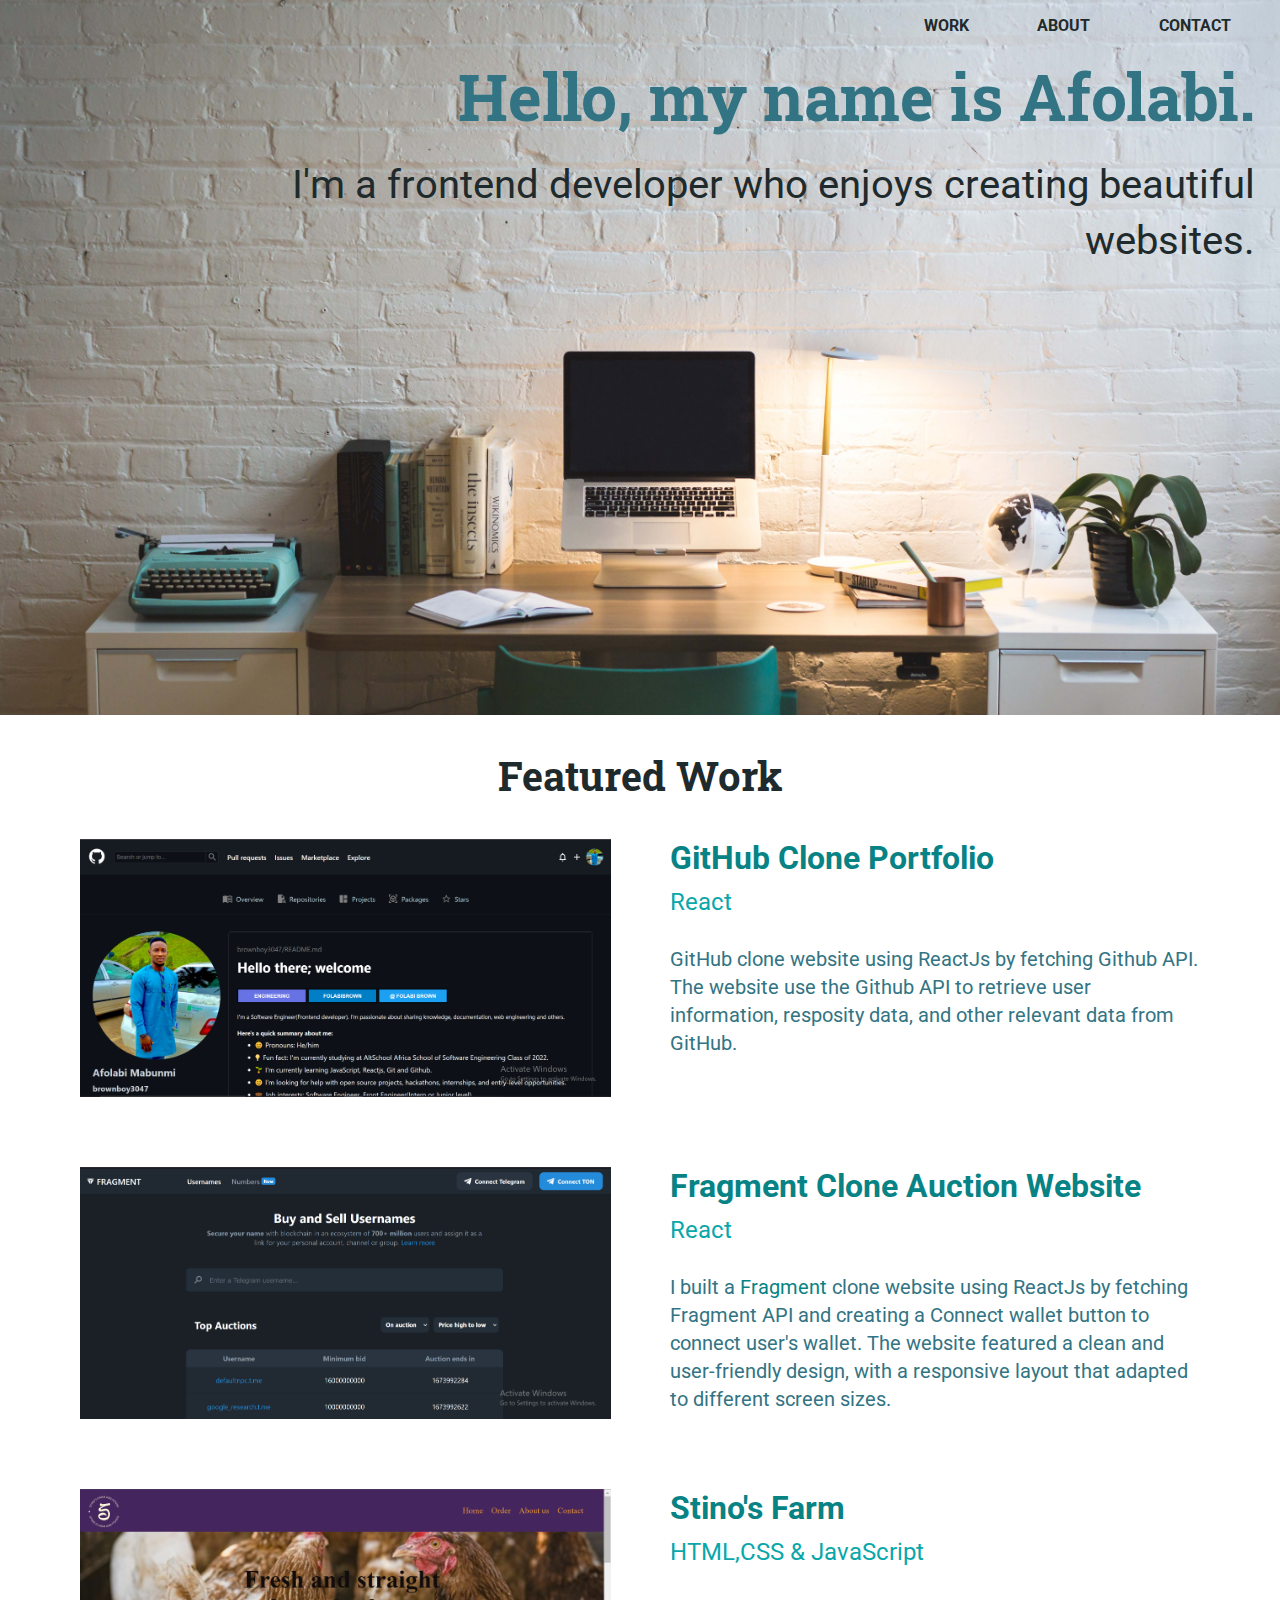
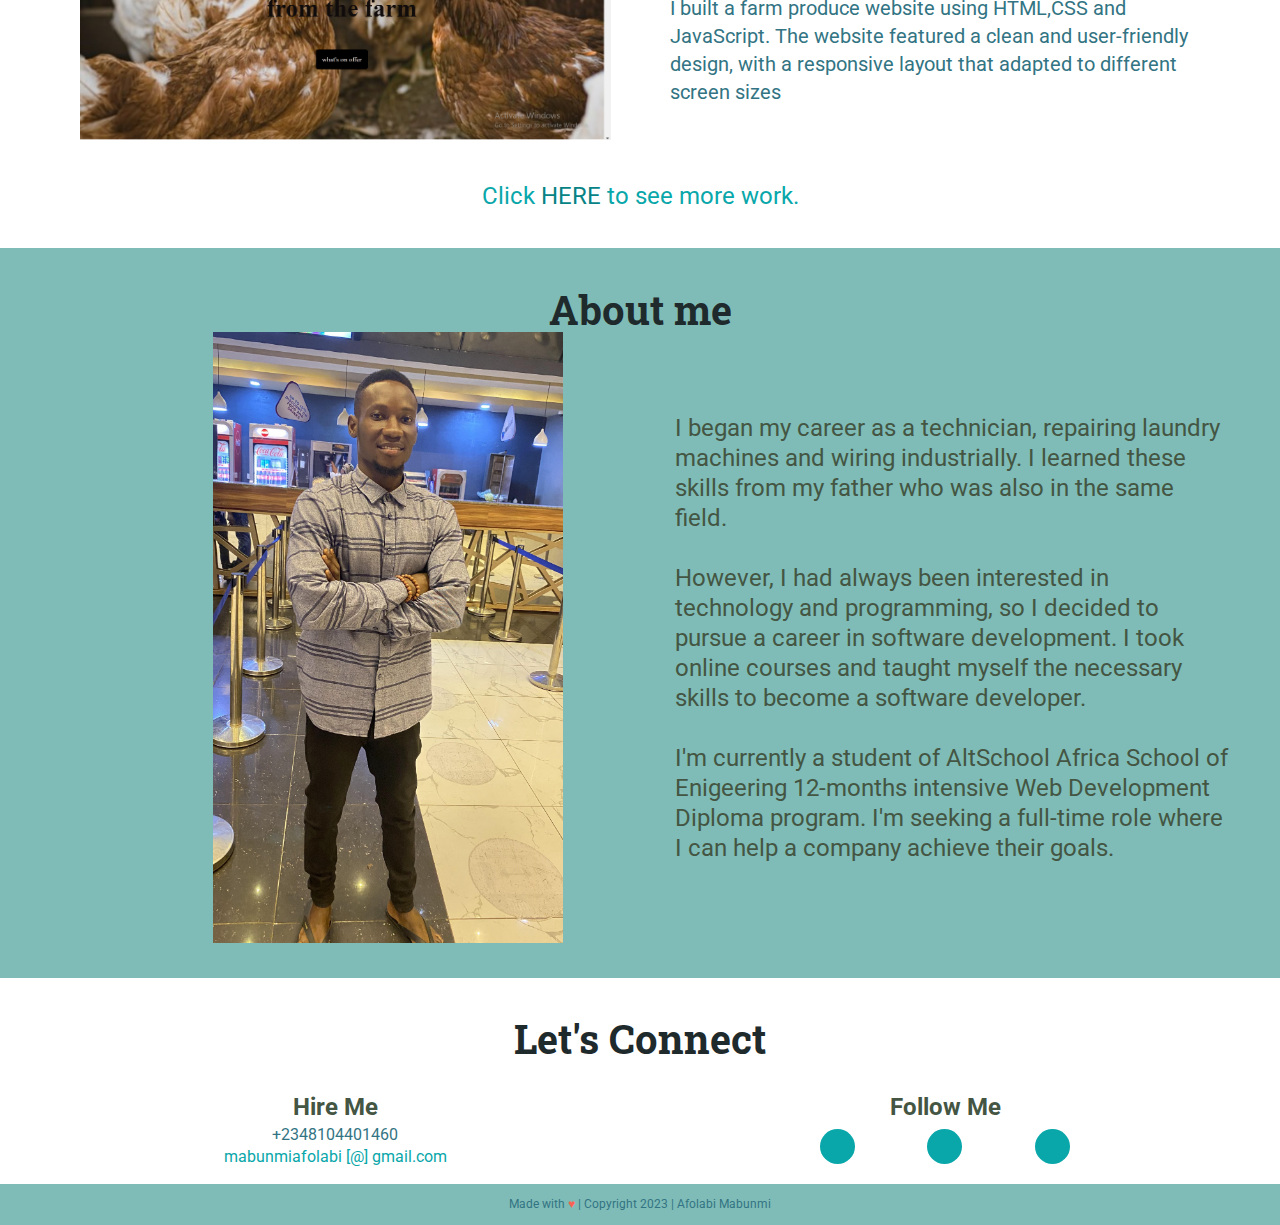
==== index.html @ e3bb0882 "Edited the about me section" ====
<!DOCTYPE html>
<html class="no-js" lang="">
  <head>
    <meta charset="utf-8" />
    <title>Afolabi Mabunmi Portfolio</title>
    <meta name="description" content="" />
    <meta
      name="viewport"
      content="width=device-width, initial-scale=1, shrink-to-fit=no"
    />

    <!-- Place favicon.ico here -->
    <link rel="icon" href="./img/favicon-32x32.png" />

    <link rel="stylesheet" href="css/normalize.css" />
    <link rel="stylesheet" href="css/main.css" />

    <meta name="theme-color" content="#fafafa" />

    <link
      href="https://fonts.googleapis.com/css?family=Roboto+Slab:400,700|Roboto:400,700"
      rel="stylesheet"
    />

    <!-- FontAwesome CDN version 5.8.1 -->
    <link
      rel="stylesheet"
      href="https://use.fontawesome.com/releases/v5.8.1/css/all.css"
      integrity="sha384-50oBUHEmvpQ+1lW4y57PTFmhCaXp0ML5d60M1M7uH2+nqUivzIebhndOJK28anvf"
      crossorigin="anonymous"
    />
  </head>

  <body>
    <!-- Add your site or application content here -->
    <div>
      <header class="homepage-header">
        <div>
          <nav id="navbar">
            <ul>
              <li><a href="./work/index.html">Work</a></li>
              <li><a href="#about">About</a></li>
              <li><a href="#contact">Contact</a></li>
            </ul>
          </nav>
          <div class="intro">
            <h1>Hello, my name is Afolabi.</h1>
            <p>
              I'm a frontend developer who enjoys creating beautiful websites.
            </p>
          </div>
        </div>
      </header>

      <section id="work">
        <div class="container">
          <div>
            <h2>Featured Work</h2>
          </div>

          <div>
            <!-- Set class of 'row' in order to line up image and description on bigger screens -->
            <article class="row">
              <figure>
                <a href="https://clone-my-repo.netlify.app/" target="_blank"
                  ><img class="img-box" src="img/gitHub-clone.png" alt="GitHub"
                /></a>
              </figure>
              <div>
                <h3>
                  <a href="https://clone-my-repo.netlify.app/" target="_blank"
                    >GitHub Clone Portfolio</a
                  >
                </h3>
                <h4>React</h4>
                <p>
                  GitHub clone website using ReactJs by fetching Github API. The
                  website use the Github API to retrieve user information,
                  resposity data, and other relevant data from GitHub.
                </p>
              </div>
            </article>

            <article class="row">
              <figure>
                <a href="https://fraqment.netlify.app/" target="_blank"
                  ><img
                    class="img-box"
                    src="img/fragment-clone.png"
                    alt="fragment-clone"
                /></a>
              </figure>
              <div>
                <h3>
                  <a href="https://fraqment.netlify.app/" target="_blank"
                    >Fragment Clone Auction Website</a
                  >
                </h3>
                <h4>React</h4>
                <p class="fragment">
                  I built a
                  <a href="http://www.fragment.com" target="_blank">Fragment</a>
                  clone website using ReactJs by fetching Fragment API and
                  creating a Connect wallet button to connect user's wallet. The
                  website featured a clean and user-friendly design, with a
                  responsive layout that adapted to different screen sizes.
                </p>
              </div>
            </article>

            <article class="row">
              <figure>
                <a
                  href="https://brownboy3047.github.io/Stino-farm/"
                  target="_blank"
                  ><img
                    class="img-box"
                    src="img/stino-farm.png"
                    alt="stino-farm"
                /></a>
              </figure>
              <div>
                <h3>
                  <a
                    href="https://brownboy3047.github.io/Stino-farm/"
                    target="_blank"
                    >Stino's Farm</a
                  >
                </h3>
                <h4>HTML,CSS &amp; JavaScript</h4>
                <p>
                  I built a farm produce website using HTML,CSS and JavaScript.
                  The website featured a clean and user-friendly design, with a
                  responsive layout that adapted to different screen sizes
                </p>
              </div>
            </article>
            <div class="container">
              <h4>
                Click <a href="./work/index.html"> HERE </a>to see more work.
              </h4>
            </div>
          </div>
        </div>
      </section>

      <section id="about">
        <div class="container">
          <div>
            <h2>About me</h2>
          </div>

          <article>
            <figure>
              <img
                class="about-image"
                src="img/picsfolio.jpg"
                alt="Afolabi Mabunmi"
              />
            </figure>
            <div>
              <p>
                I began my career as a technician, repairing laundry machines
                and wiring industrially. I learned these skills from my father
                who was also in the same field.
                <br />
                <br />
                However, I had always been interested in technology and
                programming, so I decided to pursue a career in software
                development. I took online courses and taught myself the
                necessary skills to become a software developer.
                <br />
                <br />
                I'm currently a student of AltSchool Africa School of Enigeering
                12-months intensive Web Development Diploma program. I'm seeking
                a full-time role where I can help a company achieve their goals.
              </p>
            </div>
          </article>
        </div>
      </section>

      <section id="contact">
        <div class="container">
          <div>
            <h2>Let's Connect</h2>
          </div>

          <div class="row">
            <div class="contact-info">
              <h3>Hire Me</h3>
              <p>+2348104401460</p>
              <a class="email" href="mailto:mabunmiafolabi@gmail.com"
                >mabunmiafolabi [@] gmail.com</a
              >
            </div>

            <div class="social">
              <h3>Follow Me</h3>
              <div class="social-icons">
                <p>
                  <a
                    href="https://www.linkedin.com/in/folabibrown/"
                    target="_blank"
                    ><i class="fab fa-linkedin-in"></i
                  ></a>
                </p>
                <p>
                  <a href="https://github.com/brownboy3047" target="_blank"
                    ><i class="fab fa-github"></i
                  ></a>
                </p>
                <p>
                  <a href="https://twitter.com/folabi_brown" target="_blank"
                    ><i class="fab fa-twitter"></i
                  ></a>
                </p>
              </div>
            </div>
          </div>
        </div>
      </section>

      <footer>
        <div class="full-width">
          <p>
            Made with <span>&hearts;</span> | Copyright 2023 | Afolabi Mabunmi
          </p>
        </div>
      </footer>
    </div>
  </body>
</html>
---- css/main.css ----
/*! HTML5 Boilerplate v7.1.0 | MIT License | https://html5boilerplate.com/ */

/* main.css 1.0.0 | MIT License | https://github.com/h5bp/main.css#readme */
/*
 * What follows is the result of much research on cross-browser styling.
 * Credit left inline and big thanks to Nicolas Gallagher, Jonathan Neal,
 * Kroc Camen, and the H5BP dev community and team.
 */

/* ==========================================================================
   Base styles: opinionated defaults
   ========================================================================== */

html {
  color: #222;
  font-size: 1em;
  line-height: 1.4;
}

/*
 * Remove text-shadow in selection highlight:
 * https://twitter.com/miketaylr/status/12228805301
 *
 * Vendor-prefixed and regular ::selection selectors cannot be combined:
 * https://stackoverflow.com/a/16982510/7133471
 *
 * Customize the background color to match your design.
 */

::-moz-selection {
  background: #b3d4fc;
  text-shadow: none;
}

::selection {
  background: #b3d4fc;
  text-shadow: none;
}

/*
 * A better looking default horizontal rule
 */

hr {
  display: block;
  height: 1px;
  border: 0;
  border-top: 1px solid #ccc;
  margin: 1em 0;
  padding: 0;
}

/*
 * Remove the gap between audio, canvas, iframes,
 * images, videos and the bottom of their containers:
 * https://github.com/h5bp/html5-boilerplate/issues/440
 */

audio,
canvas,
iframe,
img,
svg,
video {
  vertical-align: middle;
}

/*
 * Remove default fieldset styles.
 */

fieldset {
  border: 0;
  margin: 0;
  padding: 0;
}

/*
 * Allow only vertical resizing of textareas.
 */

textarea {
  resize: vertical;
}

/* ==========================================================================
   Browser Upgrade Prompt
   ========================================================================== */

.browserupgrade {
  margin: 0.2em 0;
  background: #ccc;
  color: #000;
  padding: 0.2em 0;
}

/* ==========================================================================
   Author's custom styles
   ========================================================================== */

/**************** BASE STYLES ****************/

html {
  font-size: 16px;
}

body {
  background: #fff;
  /* color: #078385; */
  color: #327483;
  font-family: "Roboto", sans-serif;
}

h1,
h2 {
  font-family: "Roboto Slab", serif;
}

h2 {
  color: #1f2a2c;
  font-size: 1.75em;
  margin-bottom: 0;
}

h3 {
  font-weight: 700;
  font-size: 1.25em;
  margin-bottom: 0;
}

h4 {
  color: #09a7aa;
  font-weight: 400;
  font-size: 0.875em;
  margin: 5px 0;
}

ul {
  list-style-type: none;
  margin: 0;
  padding: 0;
}

figure {
  margin: 35px 0;
  /* border: 1px solid #445643; */
}

img {
  width: 100%;
}

.container {
  -webkit-box-pack: center;
  display: flex;
  justify-content: center;
  align-items: center;
  flex-flow: row wrap;
  margin: 0 30px;
}

/******* Header Styles *********/

header {
  padding: 15px 15px 0 15px;
}

header nav {
  display: flex;
  justify-content: flex-end;
  align-items: center;
  flex-flow: row wrap;
  width: 100%;
  font-size: 0.5em;
  font-weight: 700;
  text-transform: uppercase;
}

header nav ul {
  display: flex;
  justify-content: space-around;
  flex-basis: 45%;
  text-decoration: none;
}

header nav ul a {
  color: #1f2a2c;
  text-decoration: none;
}
header nav ul a:hover {
  /* color: #078385; */
  color: #327483;
}

.homepage-header {
  background: url("../img/hero.jpg");
  background-size: cover;
  background-position: center;
  min-height: 400px;
  display: flex;
  justify-content: center;
  flex-flow: row wrap;
  margin: 0;
}

.intro {
  display: flex;
  justify-content: flex-end;
  flex-flow: row wrap;
  width: 100%;
}

.intro h1 {
  display: flex;
  justify-content: flex-end;
  flex-basis: 80%;
  font-size: 2.2em;
  text-align: right;
  margin: 0px 10px 0 0;
}

.intro p {
  display: flex;
  justify-content: flex-end;
  color: #1f2a2c;
  font-size: 1.2em;
  text-align: right;
  margin: 5px 10px 0 0;
}

/******* Footer Styles *********/

footer {
  display: flex;
  justify-content: center;
  align-items: center;
  flex-flow: row wrap;
  background-color: #7fbcb7;
  text-align: center;
  font-size: 0.75em;
}

footer span {
  color: #f96353;
}

/******************** Mobile Styles - Homepage *********************/

/***** Work Area Style *****/

#work .container {
  margin-bottom: 15px;
}

#work {
  display: flex;
  justify-content: center;
  flex-flow: row wrap;
  background-color: #fff;
}

#work a {
  color: #078385;
  text-decoration: none;
}

#work p {
  font-size: 0.75em;
}

/***** About Area Style *****/

#about {
  background-color: #7fbcb7;
}

/***** About Area Style *****/

#about article {
  display: flex;
  justify-content: center;
  align-items: center;
  flex-flow: row wrap;
}

#about figure {
  display: flex;
  max-height: 600px;
  flex-flow: row nowrap;
  align-items: center;
  margin: auto;
  border: none;
}

.about-image {
  max-width: 260px;
  height: auto;
  margin: 15px auto;
}

#about h3,
#about span,
#about p {
  color: #445643;
}

/***** Contact Area Style *****/

#contact {
  text-align: center;
  flex-direction: column;
}

#contact h3 {
  color: #445643;
}

#contact .container {
  flex-flow: column wrap;
  margin: 0 50px 15px 50px;
}

#contact p {
  font-size: 0.75;
  line-height: 1em;
  margin: 5px 0;
}

#contact .contact-info a {
  text-decoration: none;
  color: #09a7aa;
}

#contact .social-icons {
  display: flex;
  justify-content: space-around;
  align-items: center;
}

#contact .social-icons p {
  background: #09a7aa;
  border-radius: 50%;
  width: 35px;
  height: 35px;
  display: flex;
  justify-content: center;
  align-items: center;
}

#contact .social-icons p i {
  color: #fff;
  font-size: 1.35em;
}

/********************* Work Page Styles - Mobile **********************/

/*****  Work Header ****/

.work-header {
  display: flex;
  justify-content: flex-start;
  align-items: center;
  flex-flow: row wrap;
  margin: 0;
}

.work-header figure {
  display: flex;
  justify-content: center;
  align-items: center;
  flex-basis: 15%;
  flex-flow: row wrap;
  border: none;
  margin: 5px 0 -10px 5px;
}

.header-divider {
  border-bottom: solid 1px #b4c7ca;
  width: 100%;
  margin-bottom: 10px;
}

/********* Main section *********/

.work-title {
  margin-top: 0;
}

.long-text {
  font-size: 0.75em;
}

.flip-card-container {
  display: flex;
  justify-content: space-around;
  flex-flow: row wrap;
  max-width: 1300px;
  padding-bottom: 10px;
}

.flip-card {
  perspective: 1000px;
  padding: 10px;
}

.flip-card:hover .flipper,
.flip-card.hover .flipper {
  -webkit-transform: rotateY(180deg);
  transform: rotateY(180deg);
}

.flip-card,
.flip-card-front,
.flip-card-back {
  width: 315px;
  height: 255px;
}

.flipper {
  -webkit-transition: 0.6s;
  transition: 0.6s;
  transform-style: preserve-3d;
  position: relative;
}

.flip-card-front,
.flip-card-back {
  text-align: center;
  position: absolute;
  top: 0;
  left: 0;
  -webkit-backface-visibility: hidden;
  backface-visibility: hidden;
  margin-left: auto;
  margin-right: auto;
}

.flip-card-front {
  z-index: 2;
  -webkit-transform: rotateY(0deg);
  transform: rotateY(0deg);
}

.flip-card-back {
  transform: rotateY(180deg);
}

.flip-card-back p {
  margin-left: 10px;
  margin-right: 10px;
}

.links {
  display: inline;
}

.links a {
  background-color: #09a7aa;
  border-radius: 5px;
  color: #445643;
  text-decoration: none;
  margin: 0 7px;
  padding: 0 10px;
}

/* ==========================================================================
   Helper classes
   ========================================================================== */

/*
 * Hide visually and from screen readers
 */

.hidden {
  display: none !important;
}

/*
* Hide only visually, but have it available for screen readers:
* https://snook.ca/archives/html_and_css/hiding-content-for-accessibility
*
* 1. For long content, line feeds are not interpreted as spaces and small width
*    causes content to wrap 1 word per line:
*    https://medium.com/@jessebeach/beware-smushed-off-screen-accessible-text-5952a4c2cbfe
*/

.visuallyhidden {
  border: 0;
  clip: rect(0 0 0 0);
  height: 1px;
  margin: -1px;
  overflow: hidden;
  padding: 0;
  position: absolute;
  width: 1px;
  white-space: nowrap; /* 1 */
}

/*
* Extends the .visuallyhidden class to allow the element
* to be focusable when navigated to via the keyboard:
* https://www.drupal.org/node/897638
*/

.visuallyhidden.focusable:active,
.visuallyhidden.focusable:focus {
  clip: auto;
  height: auto;
  margin: 0;
  overflow: visible;
  position: static;
  width: auto;
  white-space: inherit;
}

/*
* Hide visually and from screen readers, but maintain layout
*/

.invisible {
  visibility: hidden;
}

/*
* Clearfix: contain floats
*
* For modern browsers
* 1. The space content is one way to avoid an Opera bug when the
*    `contenteditable` attribute is included anywhere else in the document.
*    Otherwise it causes space to appear at the top and bottom of elements
*    that receive the `clearfix` class.
* 2. The use of `table` rather than `block` is only necessary if using
*    `:before` to contain the top-margins of child elements.
*/

.clearfix:before,
.clearfix:after {
  content: " "; /* 1 */
  display: table; /* 2 */
}

.clearfix:after {
  clear: both;
}

/* ==========================================================================
   EXAMPLE Media Queries for Responsive Design.
   These examples override the primary ('mobile first') styles.
   Modify as content requires.
   ========================================================================== */

@media only screen and (min-width: 768px) {
  /**************** Tablet Styles **************/

  /*** General ***/
  .container {
    margin: 0 50px;
  }

  h2 {
    font-size: 2.125em;
  }

  h3 {
    font-size: 1.5em;
  }

  h4 {
    font-size: 1.25em;
  }

  .row {
    display: flex;
    flex-flow: row wrap;
    width: 100%;
  }

  /*************** Homepage - Tablet **************/

  header nav {
    font-size: 0.75em;
  }

  .homepage-header {
    min-height: 600px;
  }

  .homepage-header h1 {
    font-size: 3.5em;
    margin-top: 15px;
  }

  .homepage-header p {
    font-size: 2em;
    margin: 15px 10px 0 100px;
  }

  /********* Work section - Tablet ***********/

  #work .row {
    justify-content: space-around;
  }

  #work figure,
  #work article div {
    display: flex;
    flex-flow: column wrap;
    flex-basis: 45%;
  }

  #work p {
    font-size: 1em;
  }

  /************ About section - Tablet ***********/

  #about article {
    display: flex;
    justify-content: space-between;
    align-items: center;
    margin-bottom: 40px;
  }

  #about article figure,
  #about article div {
    width: 47%;
  }

  /************ Contact section - Tablet ************/

  #contact .container {
    margin: 0 30px;
  }

  #contact .row {
    margin-bottom: 15px;
    display: flex;
    justify-content: space-around;
  }

  #contact .contact-info,
  #contact .social,
  #contact .meetup {
    display: flex;
    flex-flow: column wrap;
    flex-basis: 33%;
  }

  #contact .social-icons {
    align-self: center;
    justify-content: space-around;
    width: 80%;
  }

  #contact h3 {
    font-size: 1.5em;
  }

  #contact p {
    font-size: 1em;
    line-height: 0.75em;
  }

  /****************  Work Page -- Tablet Styling *****************/

  .flip-card,
  .flip-card-front,
  .flip-card-back {
    width: 360px;
    height: 300px;
  }
}

/*********************  Desktop Styling ***************************/

/***  General  ***/

@media only screen and (min-width: 1200px) {
  h2 {
    font-size: 2.5em;
  }

  h3 {
    font-size: 2em;
  }

  h4 {
    font-size: 1.5em;
  }

  /**********  Header - Desktop **********/

  header nav {
    font-size: 1em;
  }
  header nav ul {
    flex-basis: 30%;
  }

  .homepage-header {
    min-height: 700px;
  }

  .homepage-header h1 {
    font-size: 4em;
  }

  .homepage-header p {
    font-size: 2.5em;
  }

  /************ Work section - Desktop ***********/

  #work p {
    font-size: 1.25em;
  }

  /*************** About section - Desktop **********/

  #about p {
    font-size: 1.5em;
    line-height: 1.25em;
  }

  .about-image {
    max-width: 350px;
    margin: 25px auto;
    padding-left: 50px;
  }

  /******************* Work Page Desktop Styling ***************/

  .work-title {
    margin-bottom: 50px;
  }

  .flip-card,
  .flip-card-front,
  .flip-card-back {
    width: 500px;
    height: 420px;
  }

  .long-text {
    font-size: 1em;
  }
}

@media print,
  (-webkit-min-device-pixel-ratio: 1.25),
  (min-resolution: 1.25dppx),
  (min-resolution: 120dpi) {
  /* Style adjustments for high resolution devices */
}

/* ==========================================================================
   Print styles.
   Inlined to avoid the additional HTTP request:
   https://www.phpied.com/delay-loading-your-print-css/
   ========================================================================== */

@media print {
  *,
  *:before,
  *:after {
    background: transparent !important;
    color: #000 !important; /* Black prints faster */
    -webkit-box-shadow: none !important;
    box-shadow: none !important;
    text-shadow: none !important;
  }

  a,
  a:visited {
    text-decoration: underline;
  }

  a[href]:after {
    content: " (" attr(href) ")";
  }

  abbr[title]:after {
    content: " (" attr(title) ")";
  }

  /*
     * Don't show links that are fragment identifiers,
     * or use the `javascript:` pseudo protocol
     */

  a[href^="#"]:after,
  a[href^="javascript:"]:after {
    content: "";
  }

  pre {
    white-space: pre-wrap !important;
  }
  pre,
  blockquote {
    border: 1px solid #999;
    page-break-inside: avoid;
  }

  /*
     * Printing Tables:
     * http://css-discuss.incutio.com/wiki/Printing_Tables
     */

  thead {
    display: table-header-group;
  }

  tr,
  img {
    page-break-inside: avoid;
  }

  p,
  h2,
  h3 {
    orphans: 3;
    widows: 3;
  }

  h2,
  h3 {
    page-break-after: avoid;
  }
}
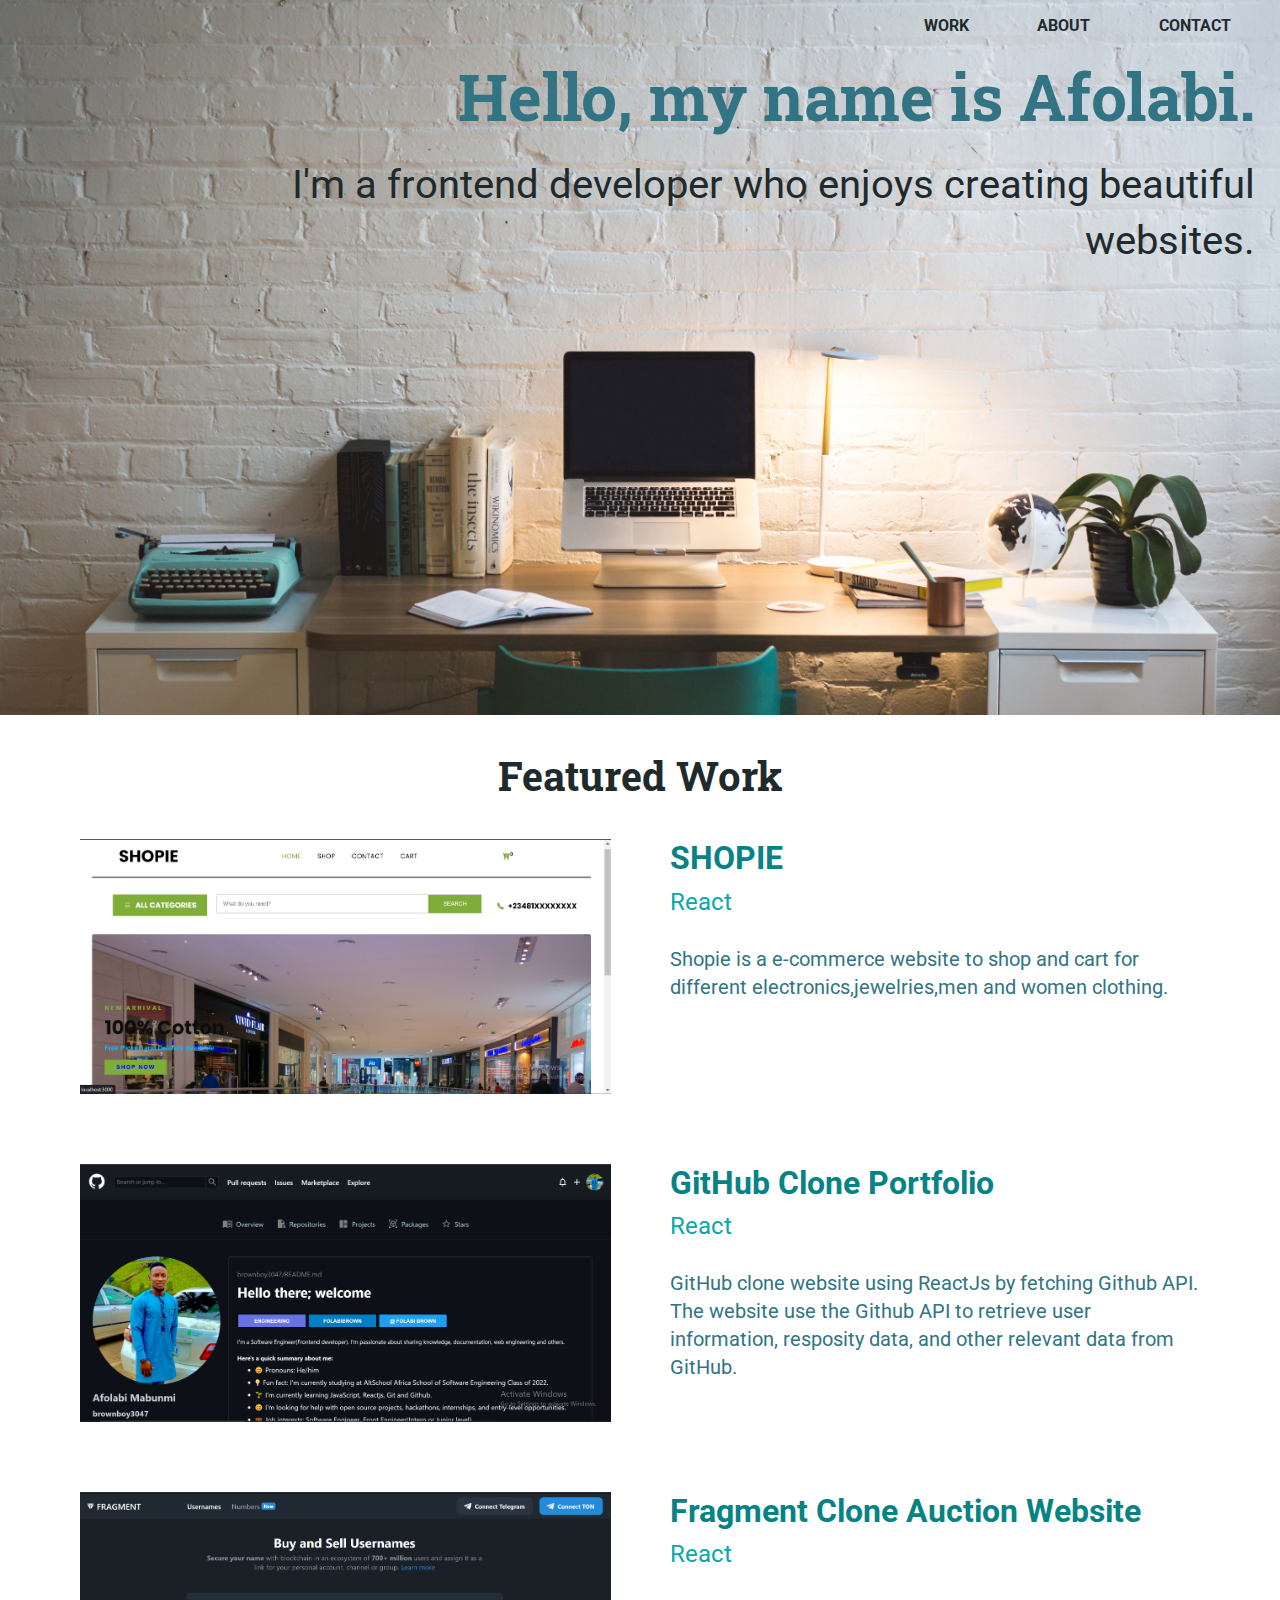
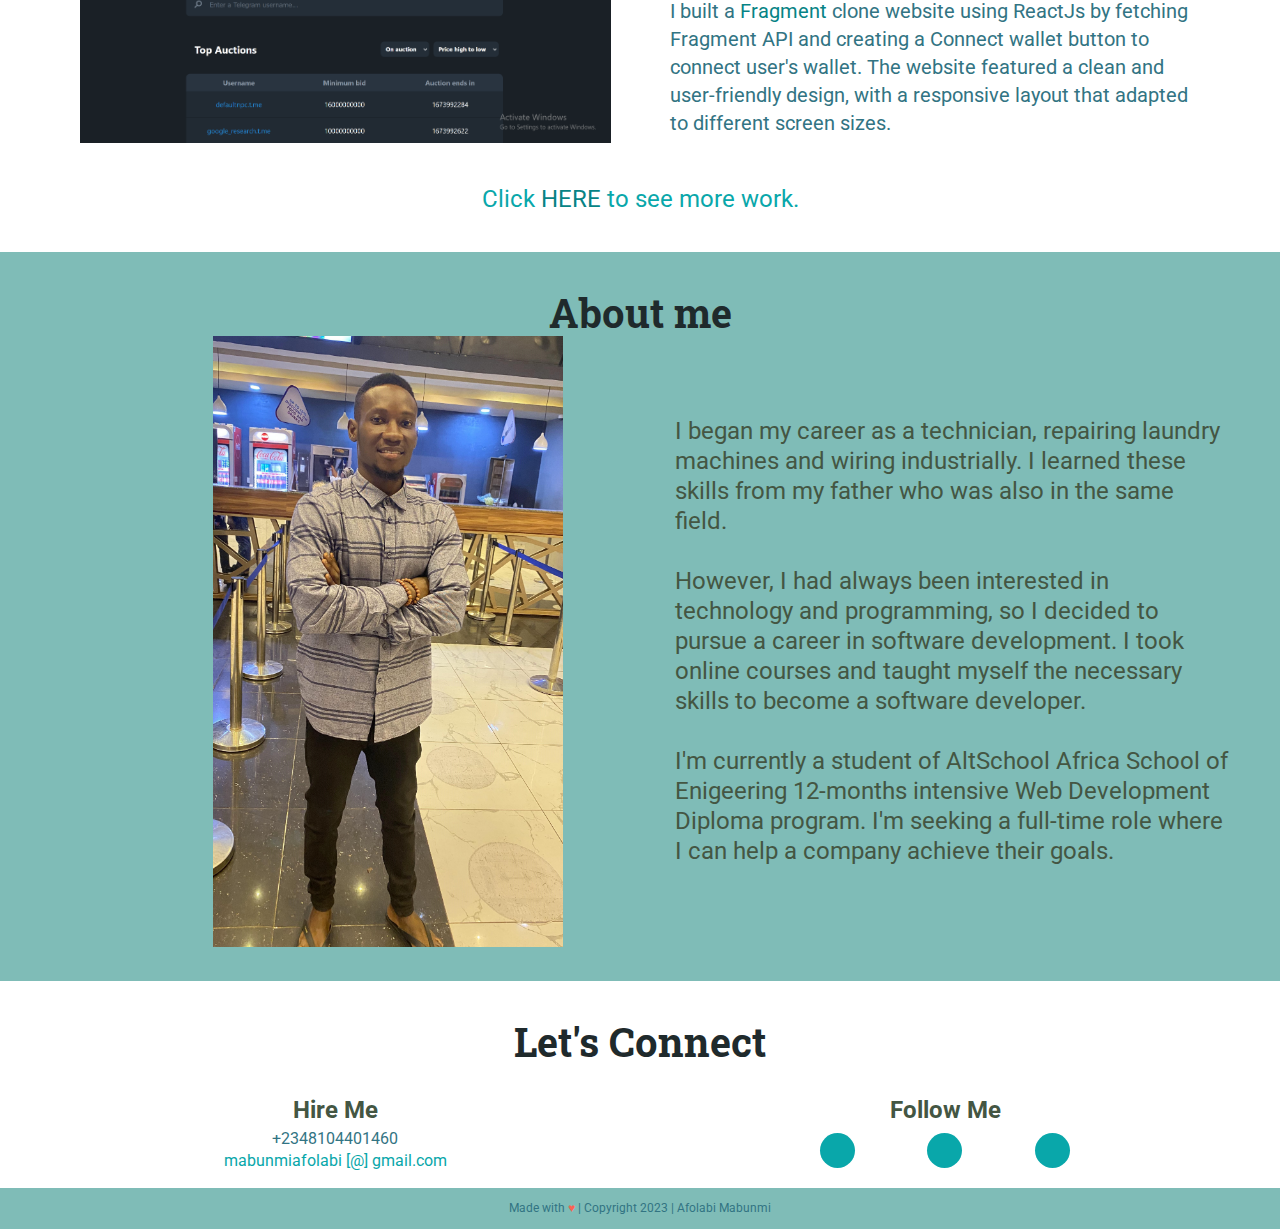
==== commit 8a3910a1: "modify the index.html and added shopie.png to the img folder" ====
--- a/index.html
+++ b/index.html
@@ -60,6 +60,26 @@
 
           <div>
             <!-- Set class of 'row' in order to line up image and description on bigger screens -->
+            <article class="row">
+              <figure>
+                <a href="https://brown-shop.netlify.app/" target="_blank"
+                  ><img class="img-box" src="img/shopie.png" alt="shopie"
+                /></a>
+              </figure>
+              <div>
+                <h3>
+                  <a href="https://brown-shop.netlify.app/" target="_blank"
+                    >SHOPIE</a
+                  >
+                </h3>
+                <h4>React</h4>
+                <p>
+                  Shopie is a e-commerce website to shop and cart for different
+                  electronics,jewelries,men and women clothing.
+                </p>
+              </div>
+            </article>
+
             <article class="row">
               <figure>
                 <a href="https://clone-my-repo.netlify.app/" target="_blank"
@@ -108,33 +128,6 @@
               </div>
             </article>
 
-            <article class="row">
-              <figure>
-                <a
-                  href="https://brownboy3047.github.io/Stino-farm/"
-                  target="_blank"
-                  ><img
-                    class="img-box"
-                    src="img/stino-farm.png"
-                    alt="stino-farm"
-                /></a>
-              </figure>
-              <div>
-                <h3>
-                  <a
-                    href="https://brownboy3047.github.io/Stino-farm/"
-                    target="_blank"
-                    >Stino's Farm</a
-                  >
-                </h3>
-                <h4>HTML,CSS &amp; JavaScript</h4>
-                <p>
-                  I built a farm produce website using HTML,CSS and JavaScript.
-                  The website featured a clean and user-friendly design, with a
-                  responsive layout that adapted to different screen sizes
-                </p>
-              </div>
-            </article>
             <div class="container">
               <h4>
                 Click <a href="./work/index.html"> HERE </a>to see more work.
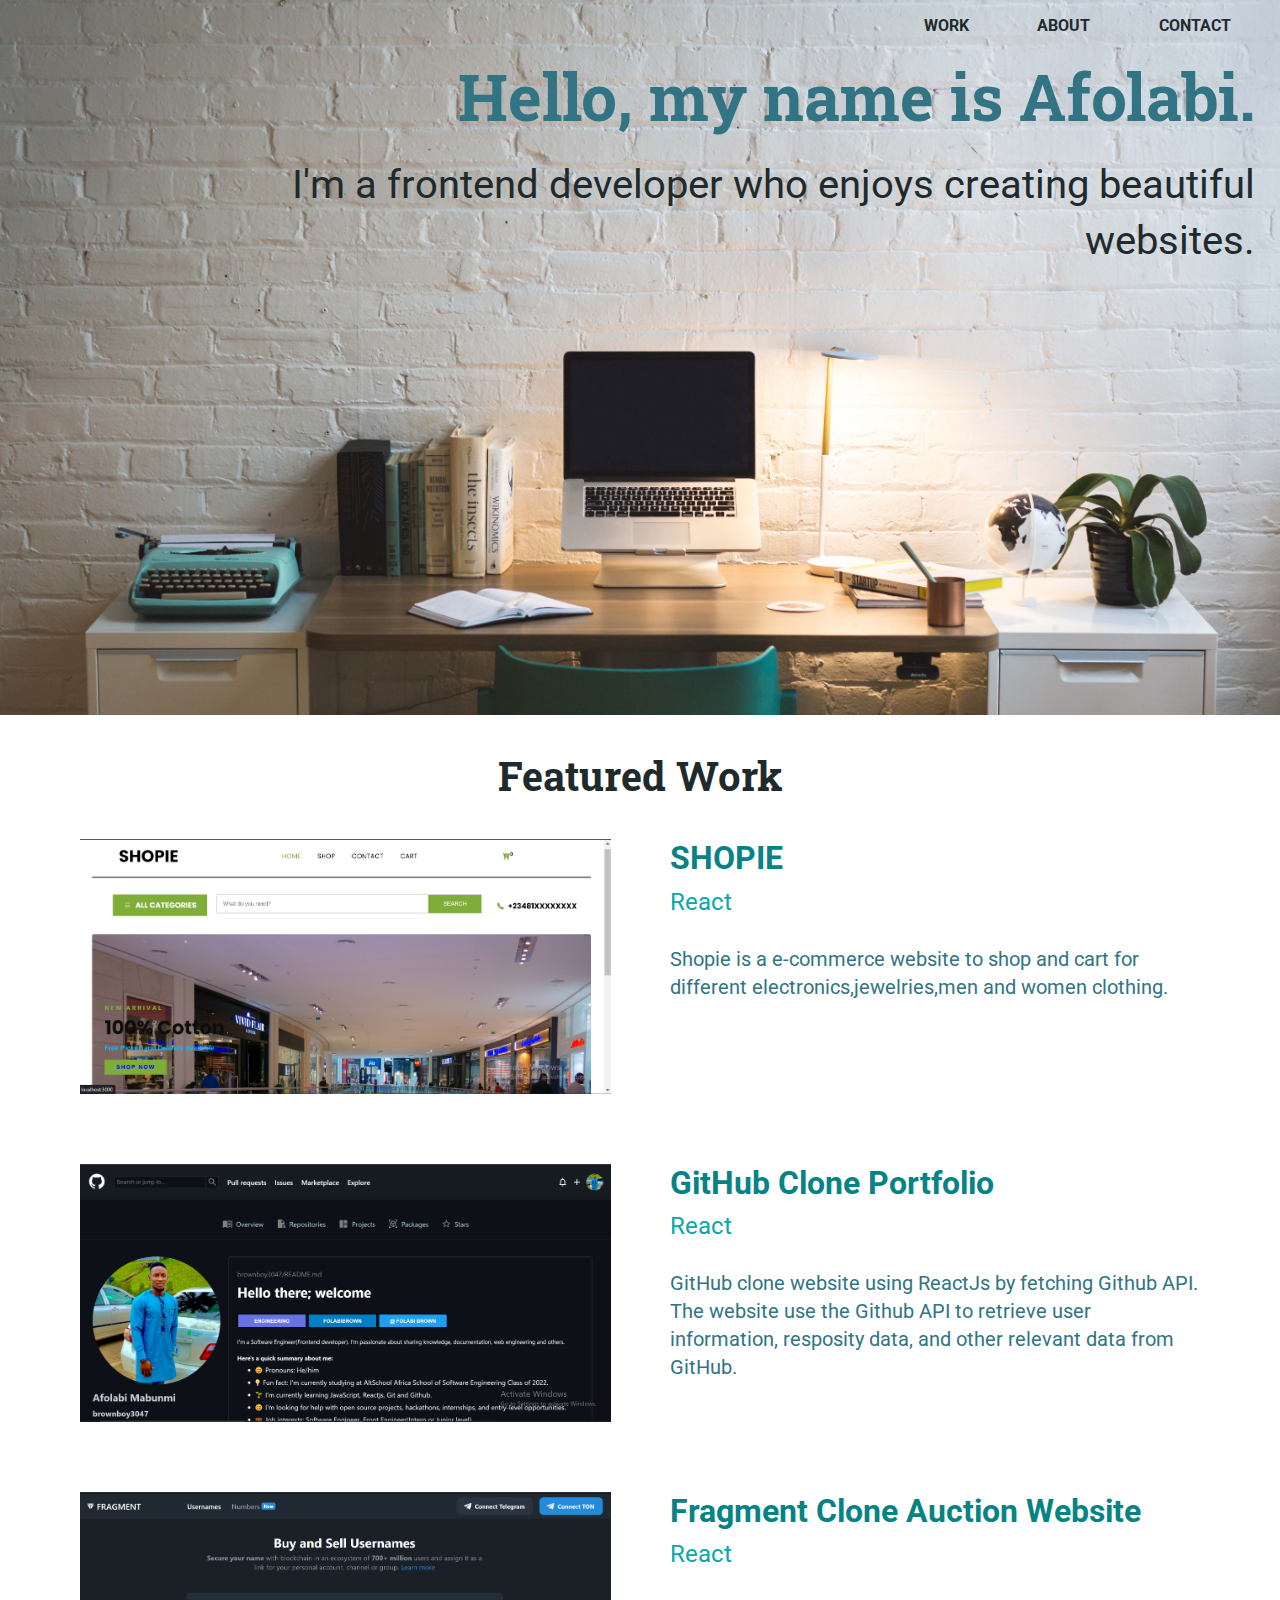
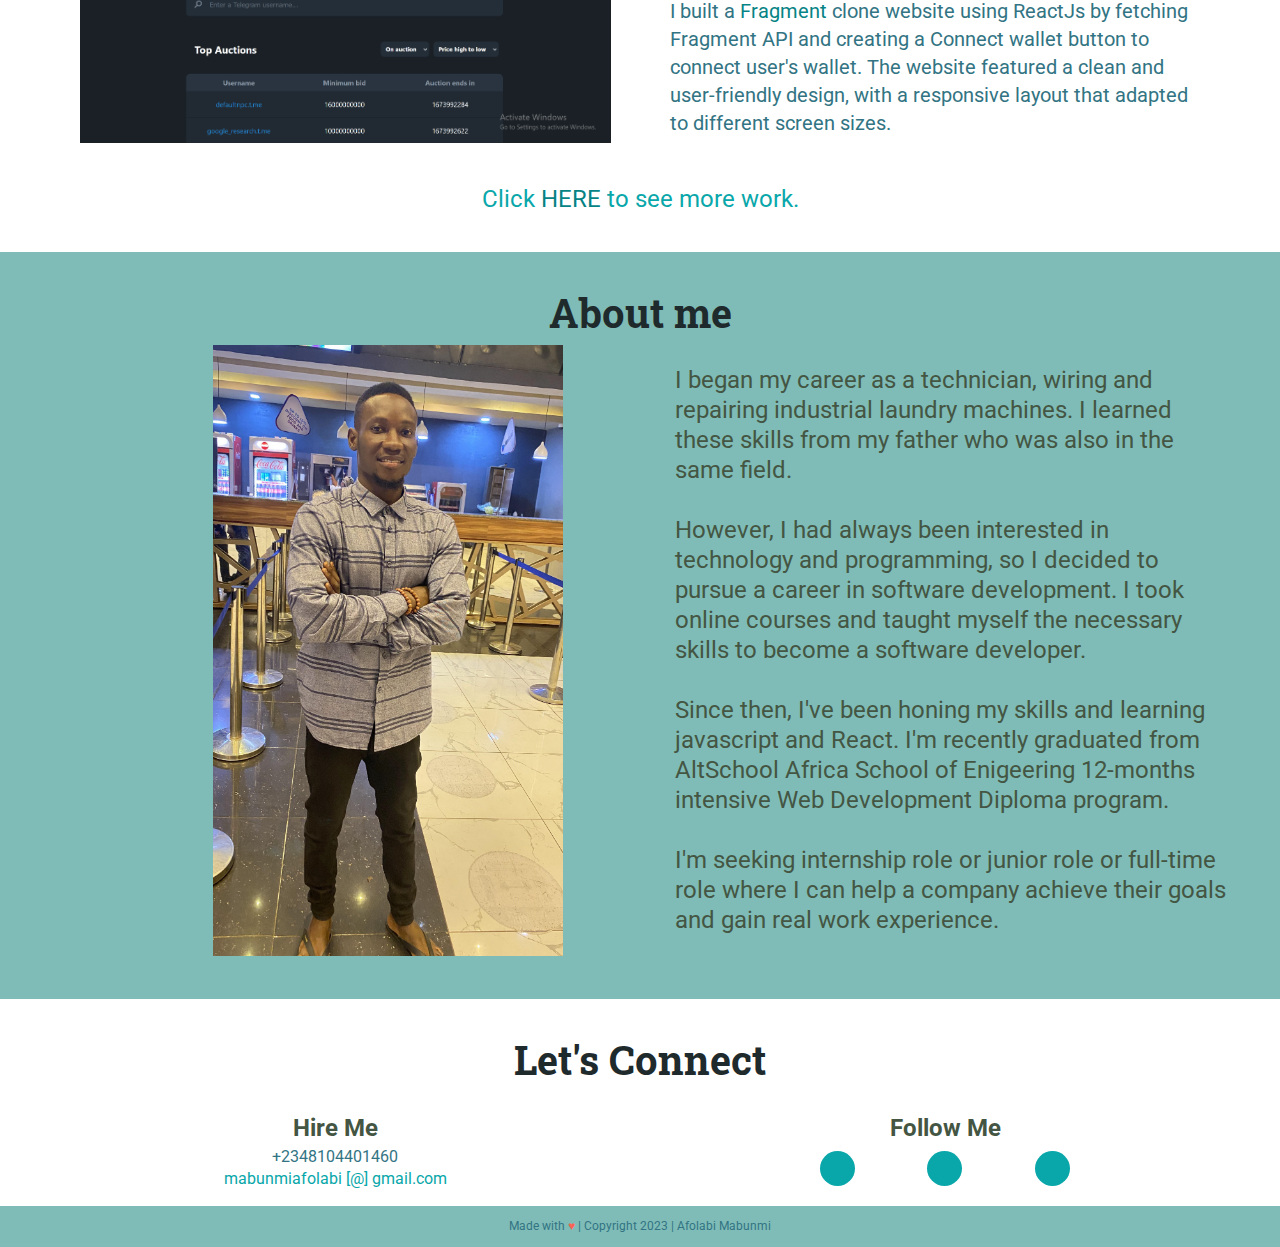
==== commit d6ece081: "added some text in the about me section" ====
--- a/index.html
+++ b/index.html
@@ -153,9 +153,9 @@
             </figure>
             <div>
               <p>
-                I began my career as a technician, repairing laundry machines
-                and wiring industrially. I learned these skills from my father
-                who was also in the same field.
+                I began my career as a technician, wiring and repairing
+                industrial laundry machines. I learned these skills from my
+                father who was also in the same field.
                 <br />
                 <br />
                 However, I had always been interested in technology and
@@ -164,9 +164,15 @@
                 necessary skills to become a software developer.
                 <br />
                 <br />
-                I'm currently a student of AltSchool Africa School of Enigeering
-                12-months intensive Web Development Diploma program. I'm seeking
-                a full-time role where I can help a company achieve their goals.
+                Since then, I've been honing my skills and learning javascript
+                and React. I'm recently graduated from AltSchool Africa School
+                of Enigeering 12-months intensive Web Development Diploma
+                program.
+                <br />
+                <br />
+                I'm seeking internship role or junior role or full-time role
+                where I can help a company achieve their goals and gain real
+                work experience.
               </p>
             </div>
           </article>
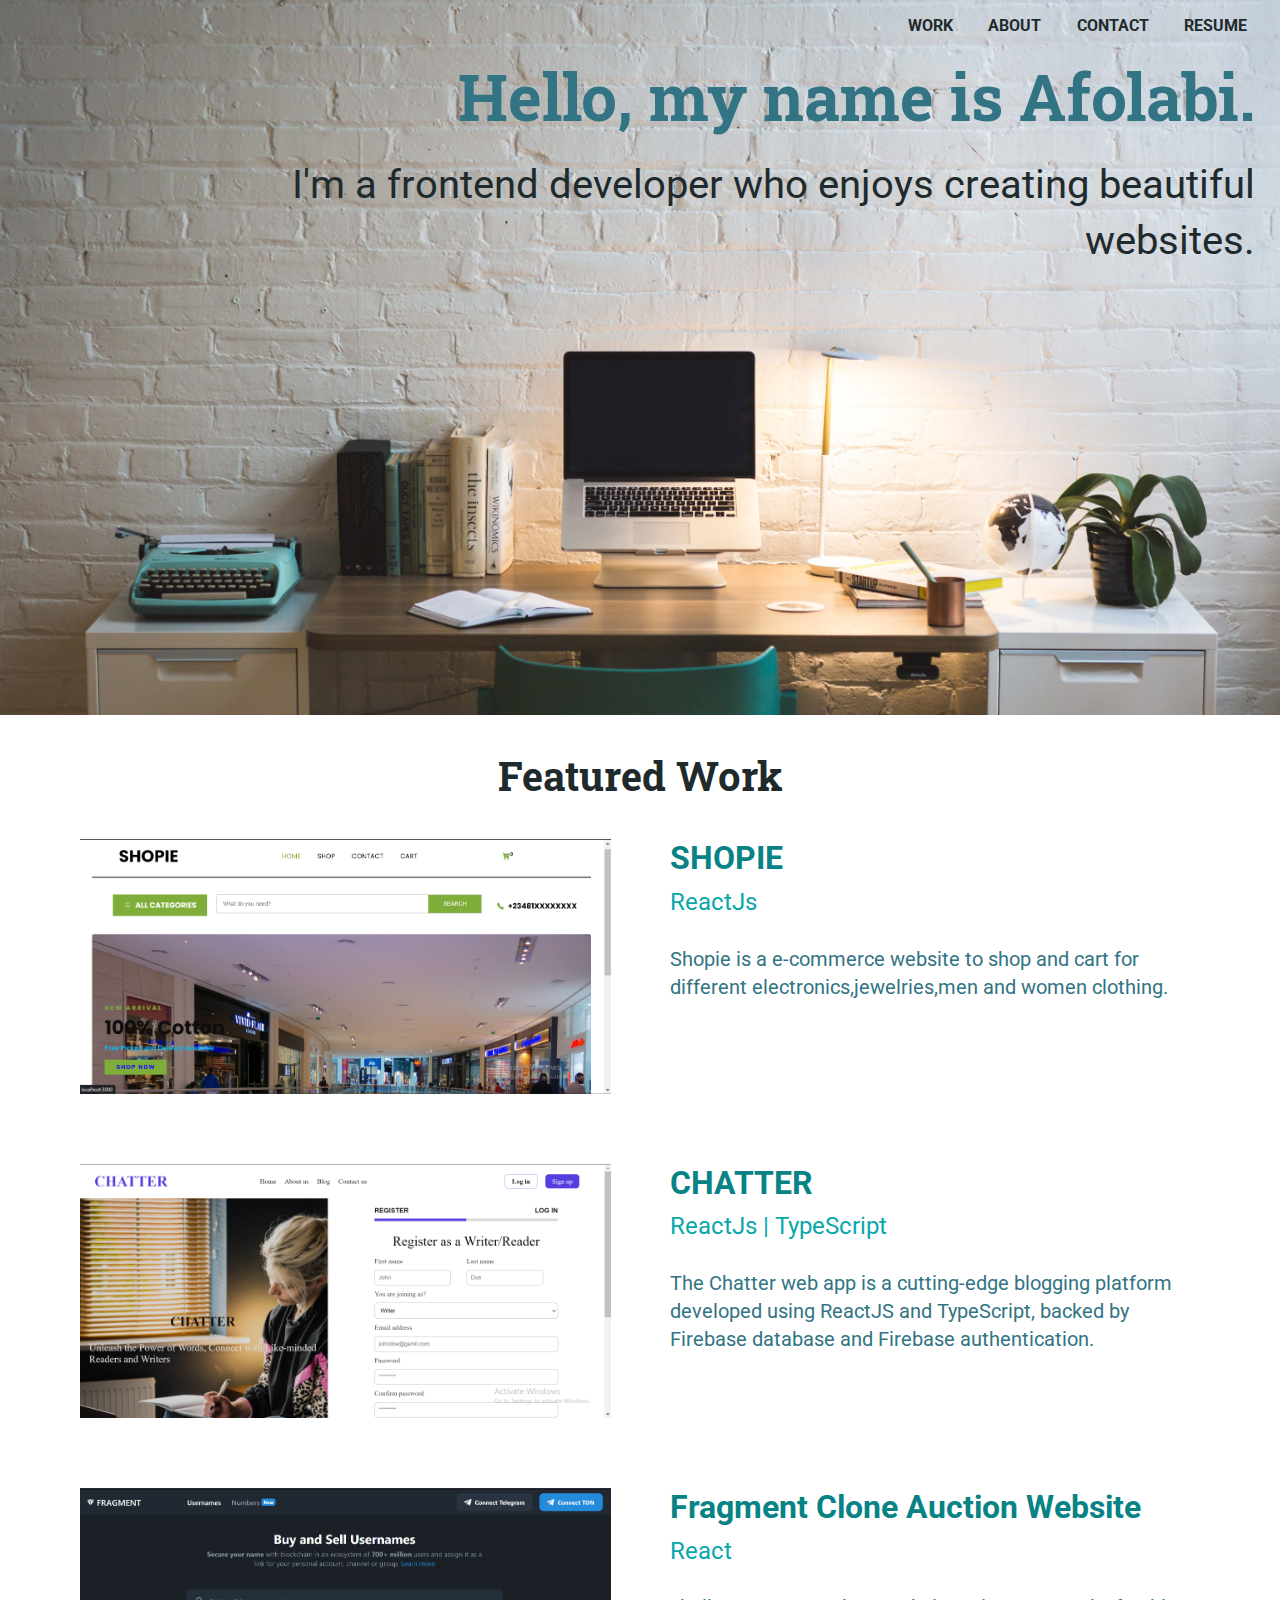
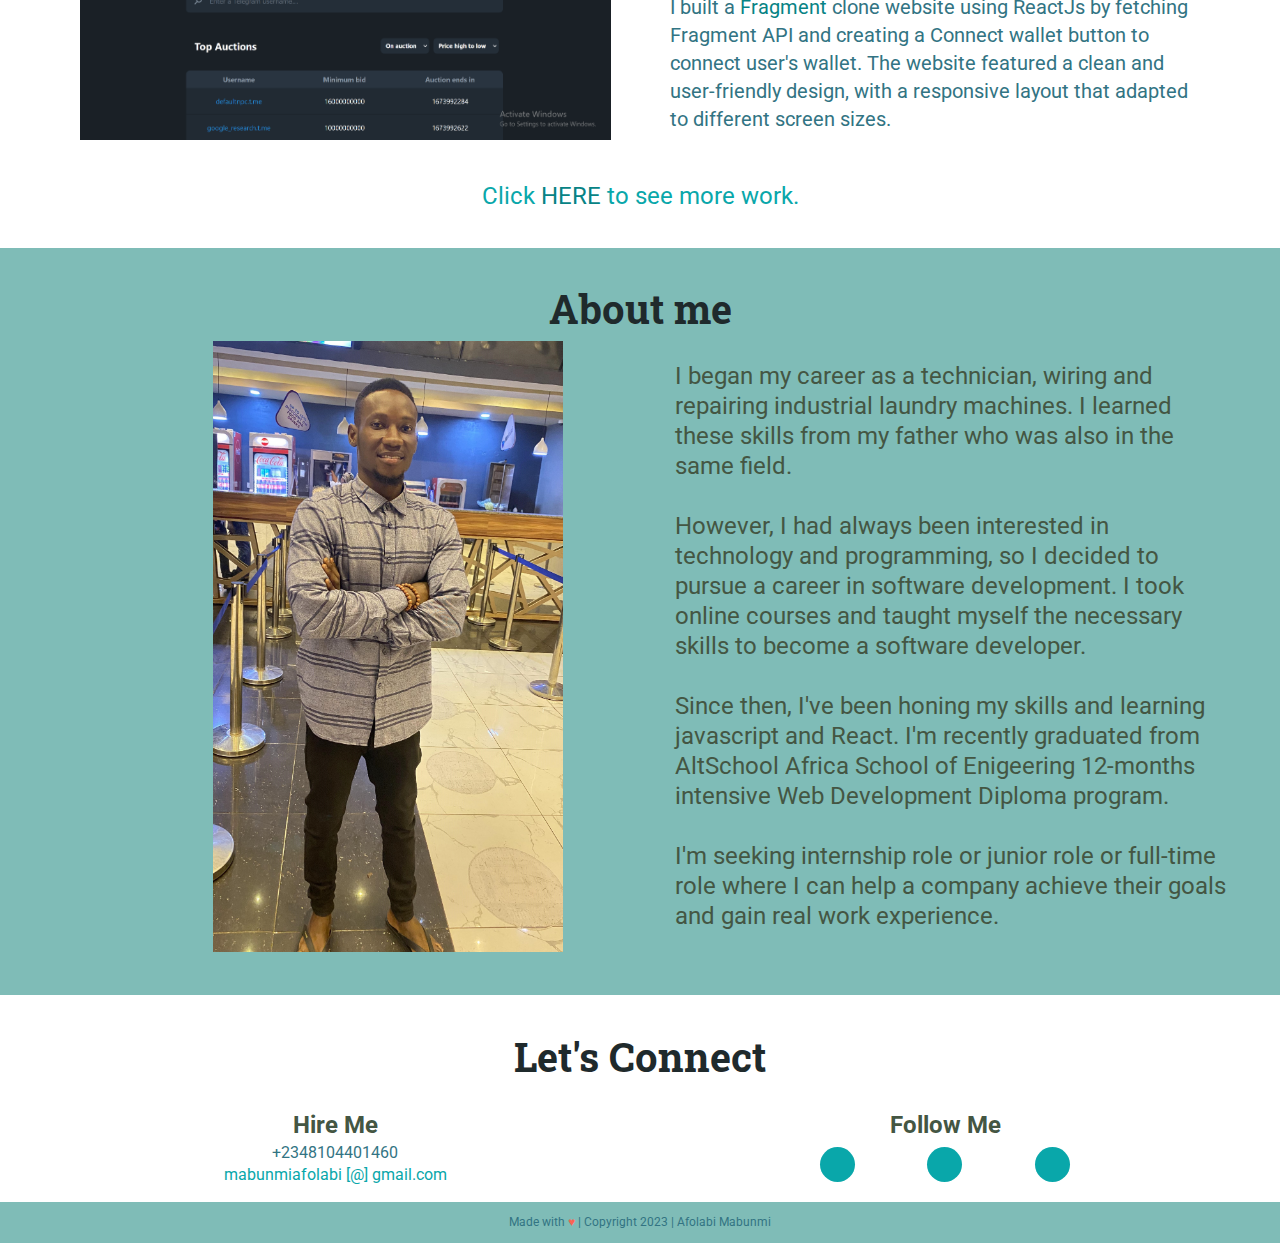
==== commit ddcad89d: "Add a new featured work" ====
--- a/index.html
+++ b/index.html
@@ -41,6 +41,13 @@
               <li><a href="./work/index.html">Work</a></li>
               <li><a href="#about">About</a></li>
               <li><a href="#contact">Contact</a></li>
+              <li>
+                <a
+                  href="https://www.canva.com/design/DAFV2eoOghA/30BL068GA0ADGWIP3yObfg/view?utm_content=DAFV2eoOghA&utm_campaign=designshare&utm_medium=link&utm_source=publishsharelink"
+                  target="_blank"
+                  >Resume</a
+                >
+              </li>
             </ul>
           </nav>
           <div class="intro">
@@ -72,7 +79,7 @@
                     >SHOPIE</a
                   >
                 </h3>
-                <h4>React</h4>
+                <h4>ReactJs</h4>
                 <p>
                   Shopie is a e-commerce website to shop and cart for different
                   electronics,jewelries,men and women clothing.
@@ -82,21 +89,30 @@
 
             <article class="row">
               <figure>
-                <a href="https://clone-my-repo.netlify.app/" target="_blank"
-                  ><img class="img-box" src="img/gitHub-clone.png" alt="GitHub"
+                <a href="https://e-chatterz.netlify.app/home" target="_blank"
+                  ><img class="img-box" src="img/e-chatter.png" alt="chatter"
                 /></a>
               </figure>
               <div>
                 <h3>
-                  <a href="https://clone-my-repo.netlify.app/" target="_blank"
-                    >GitHub Clone Portfolio</a
+                  <a href="https://e-chatterz.netlify.app/home" target="_blank"
+                    >CHATTER</a
                   >
                 </h3>
-                <h4>React</h4>
-                <p>
-                  GitHub clone website using ReactJs by fetching Github API. The
-                  website use the Github API to retrieve user information,
-                  resposity data, and other relevant data from GitHub.
+                <h4>ReactJs | TypeScript</h4>
+                <p>
+                  The Chatter web app is a cutting-edge blogging platform
+                  developed using ReactJS and TypeScript, backed by Firebase
+                  database and Firebase authentication.
+                  <!-- With ReactJS's
+                  component-based architecture, the app offers a seamless and
+                  intuitive user interface. TypeScript ensures type safety,
+                  improving code reliability. Firebase database enables
+                  real-time data synchronization, providing instant message
+                  delivery, while Firebase authentication ensures secure user
+                  sign-up and log-in processes. Together, these technologies
+                  deliver a modern, efficient, and secure chat application for
+                  users to connect and communicate in real-time. -->
                 </p>
               </div>
             </article>
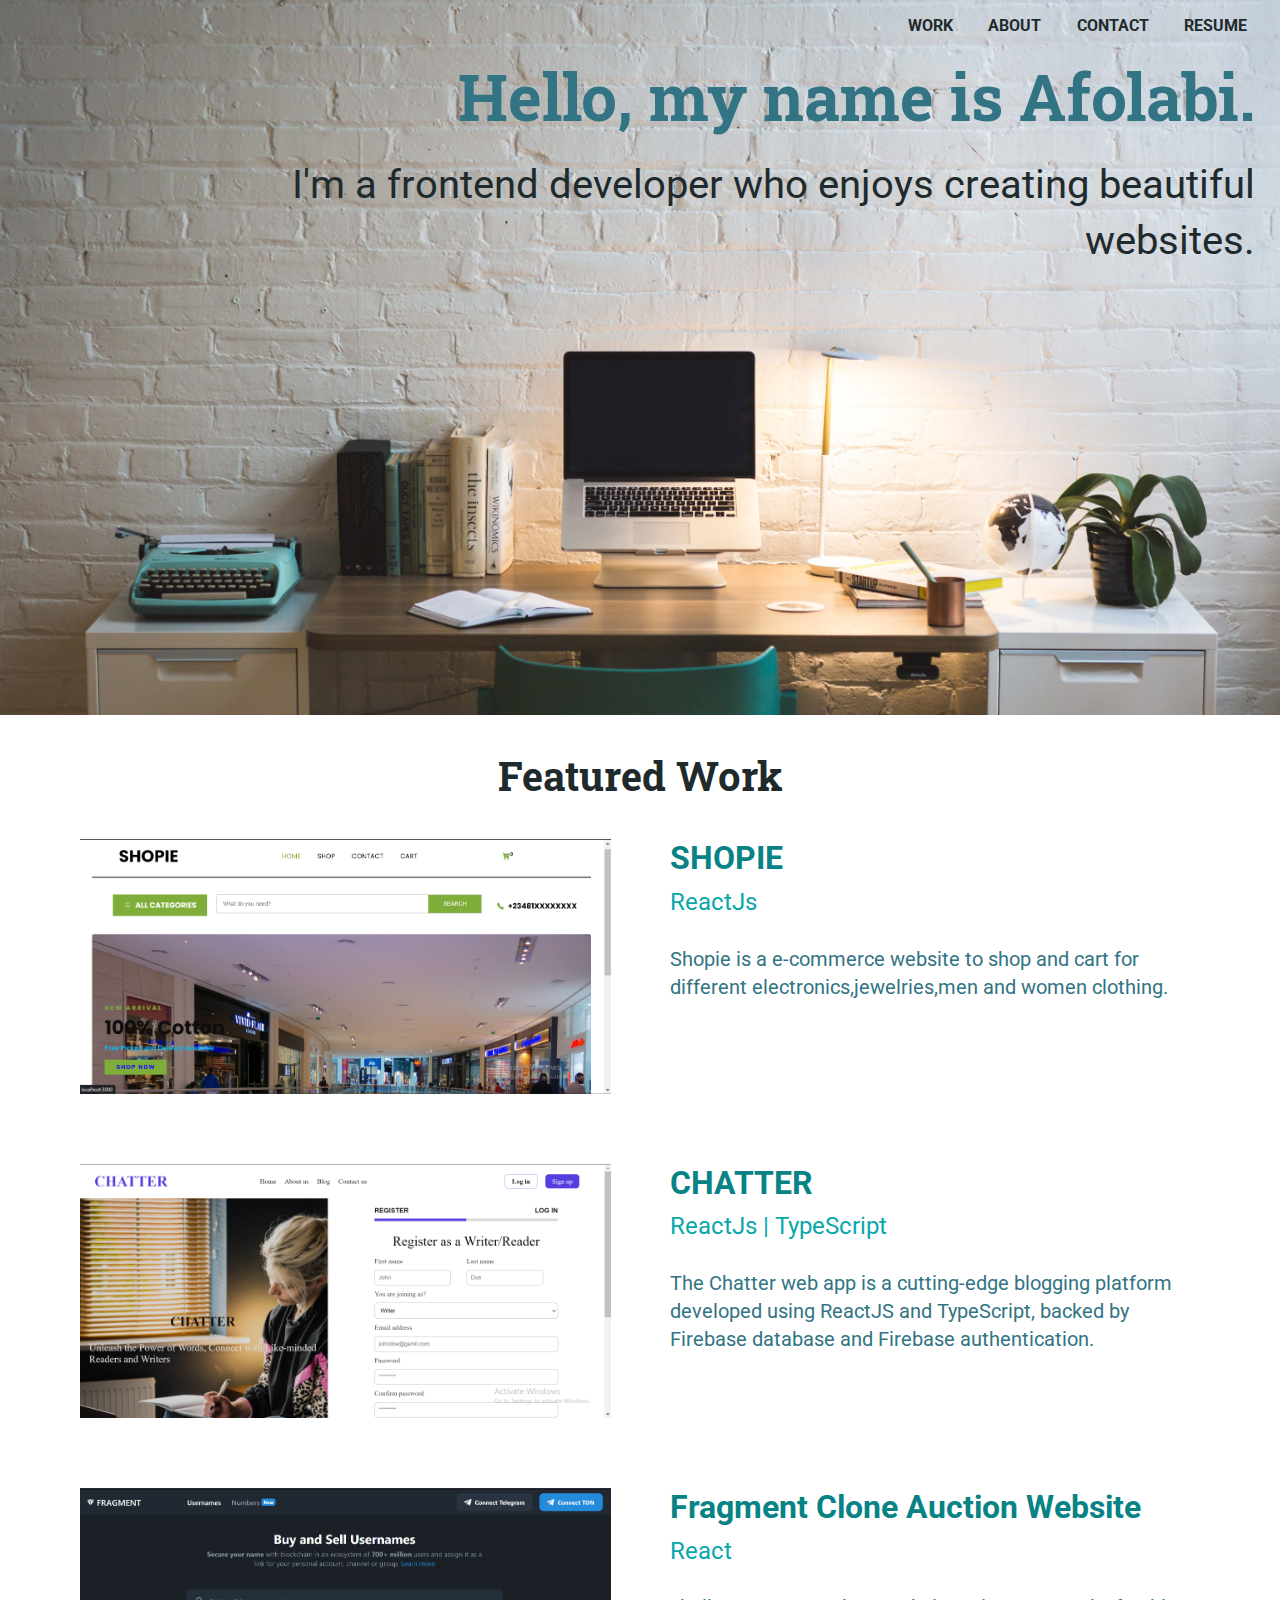
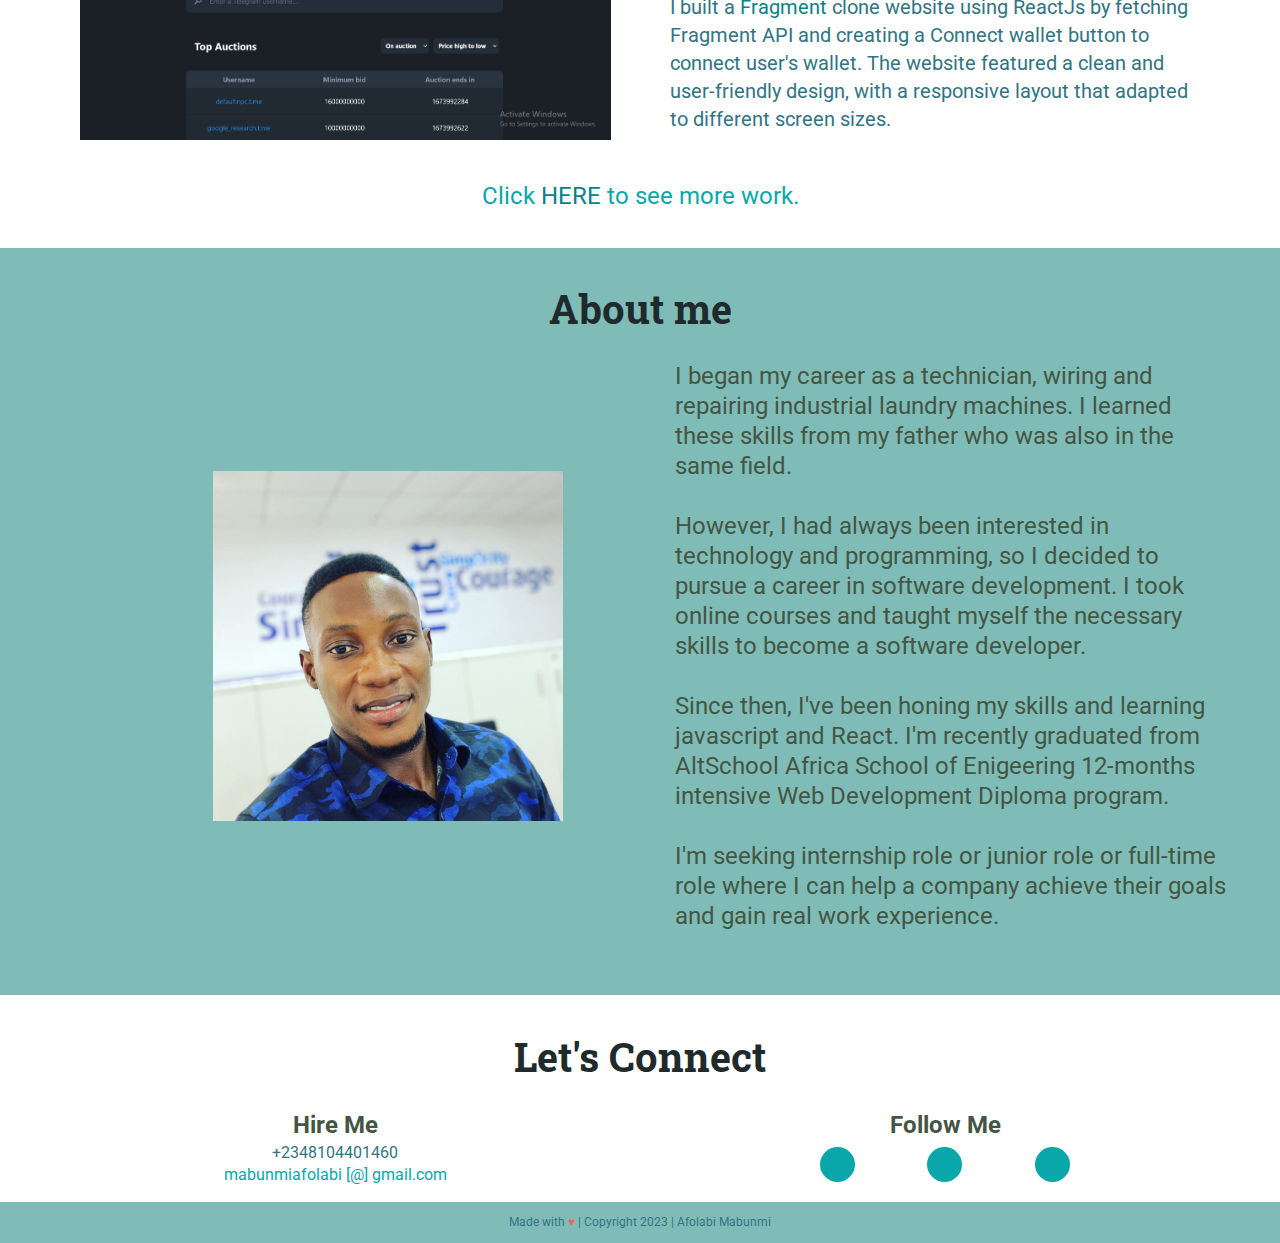
==== commit 03f22b16: "change the about image" ====
--- a/index.html
+++ b/index.html
@@ -163,7 +163,7 @@
             <figure>
               <img
                 class="about-image"
-                src="img/picsfolio.jpg"
+                src="img/picsfolio1.jpeg"
                 alt="Afolabi Mabunmi"
               />
             </figure>
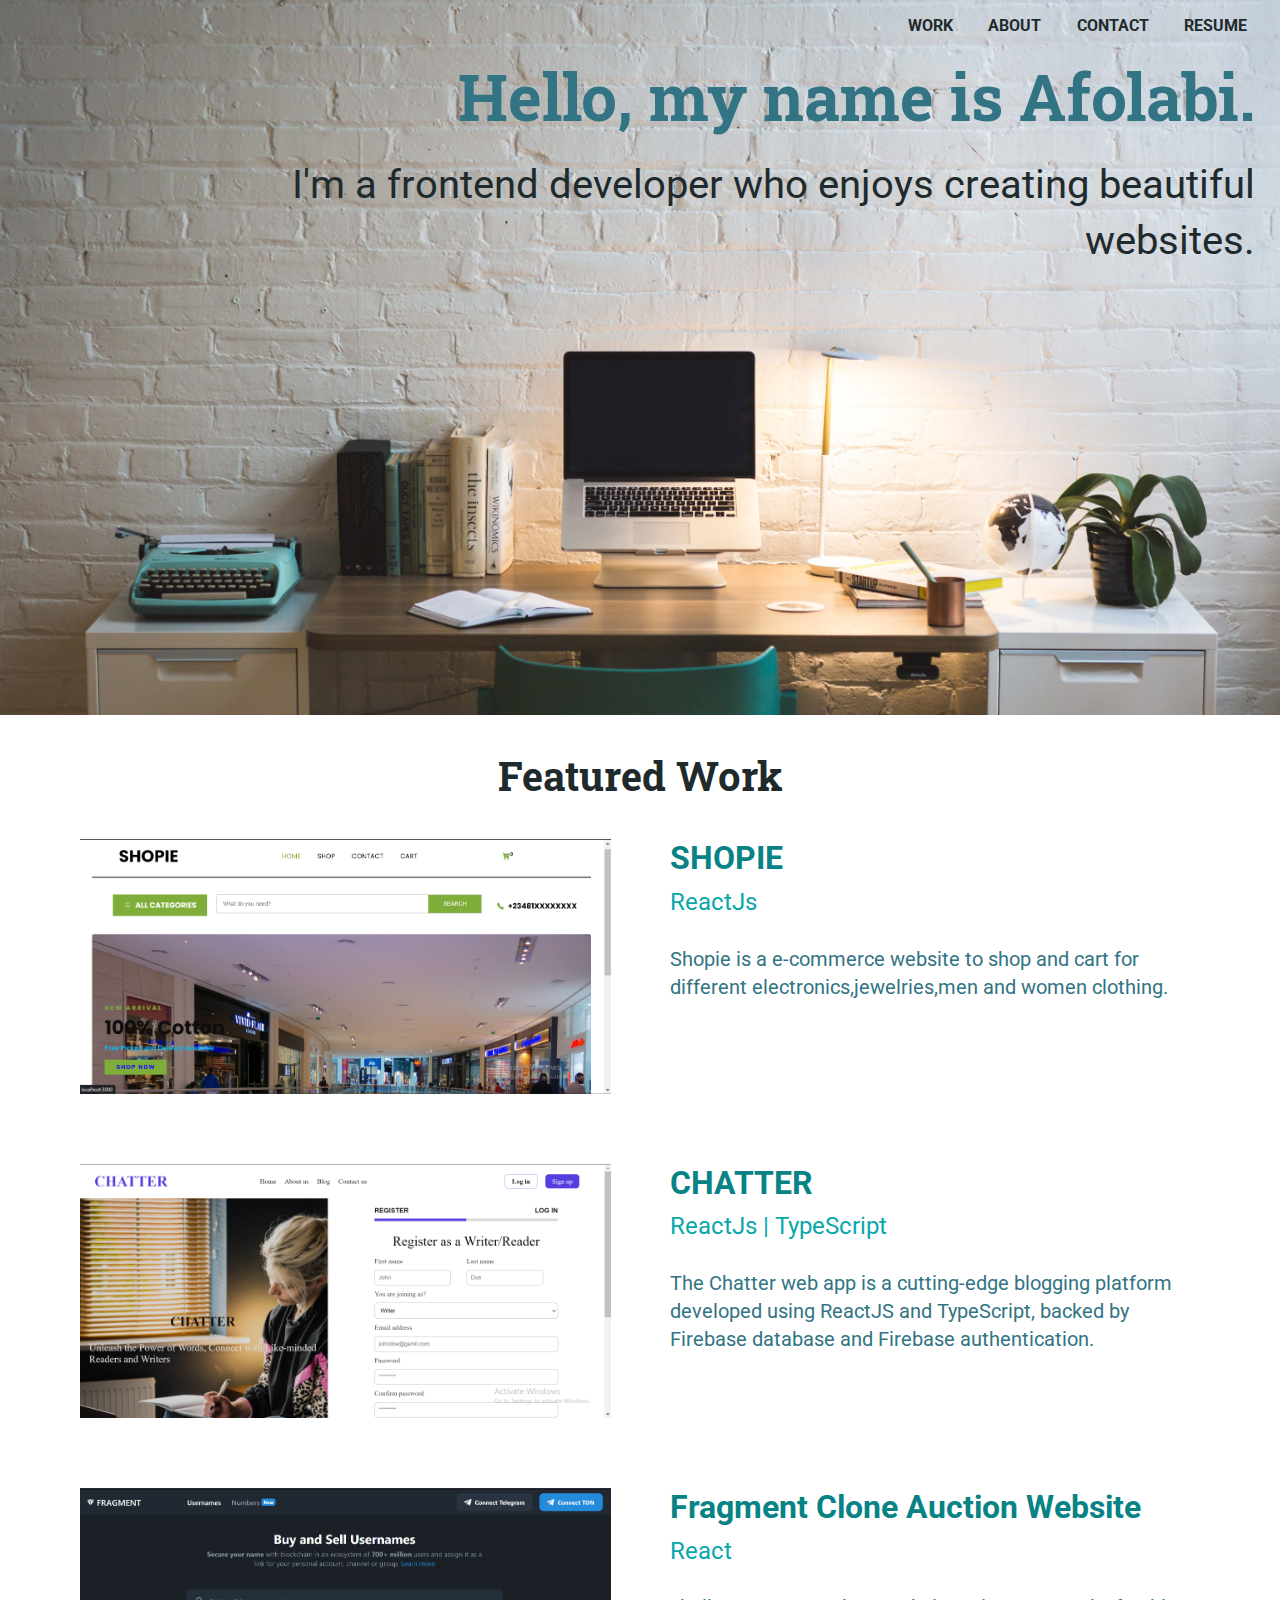
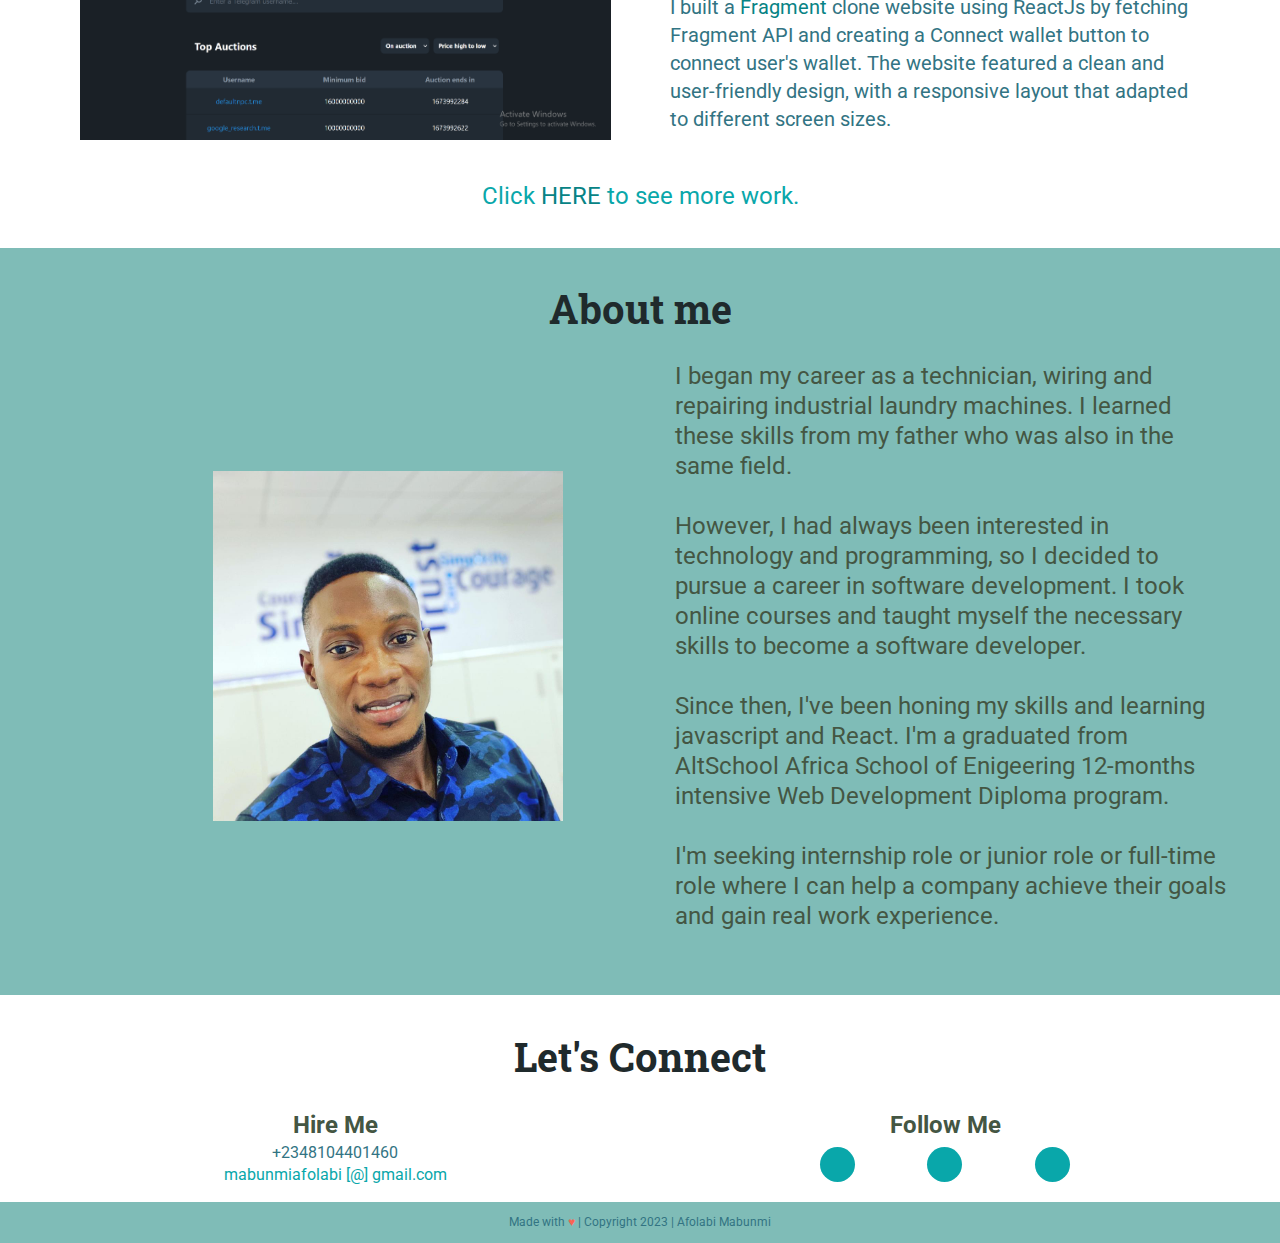
==== commit bec320ab: "refactor some code" ====
--- a/index.html
+++ b/index.html
@@ -181,9 +181,8 @@
                 <br />
                 <br />
                 Since then, I've been honing my skills and learning javascript
-                and React. I'm recently graduated from AltSchool Africa School
-                of Enigeering 12-months intensive Web Development Diploma
-                program.
+                and React. I'm a graduated from AltSchool Africa School of
+                Enigeering 12-months intensive Web Development Diploma program.
                 <br />
                 <br />
                 I'm seeking internship role or junior role or full-time role
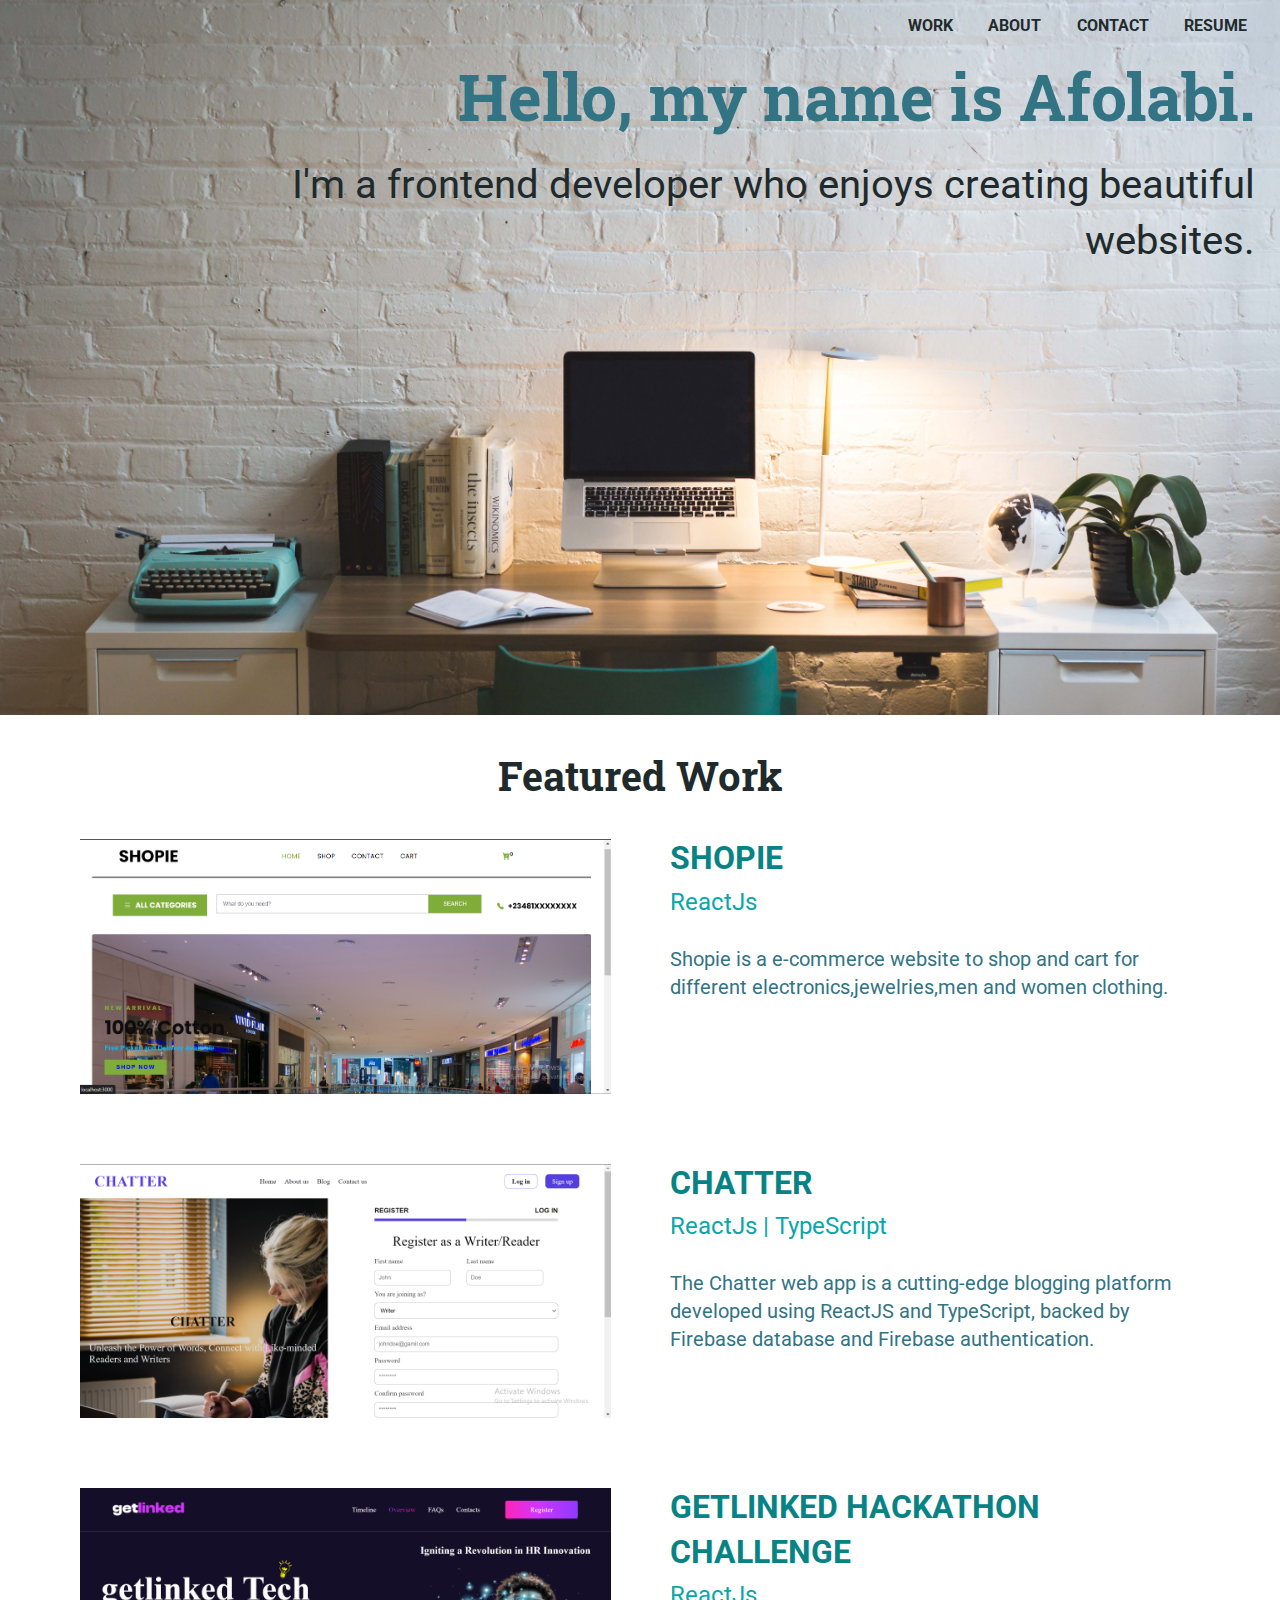
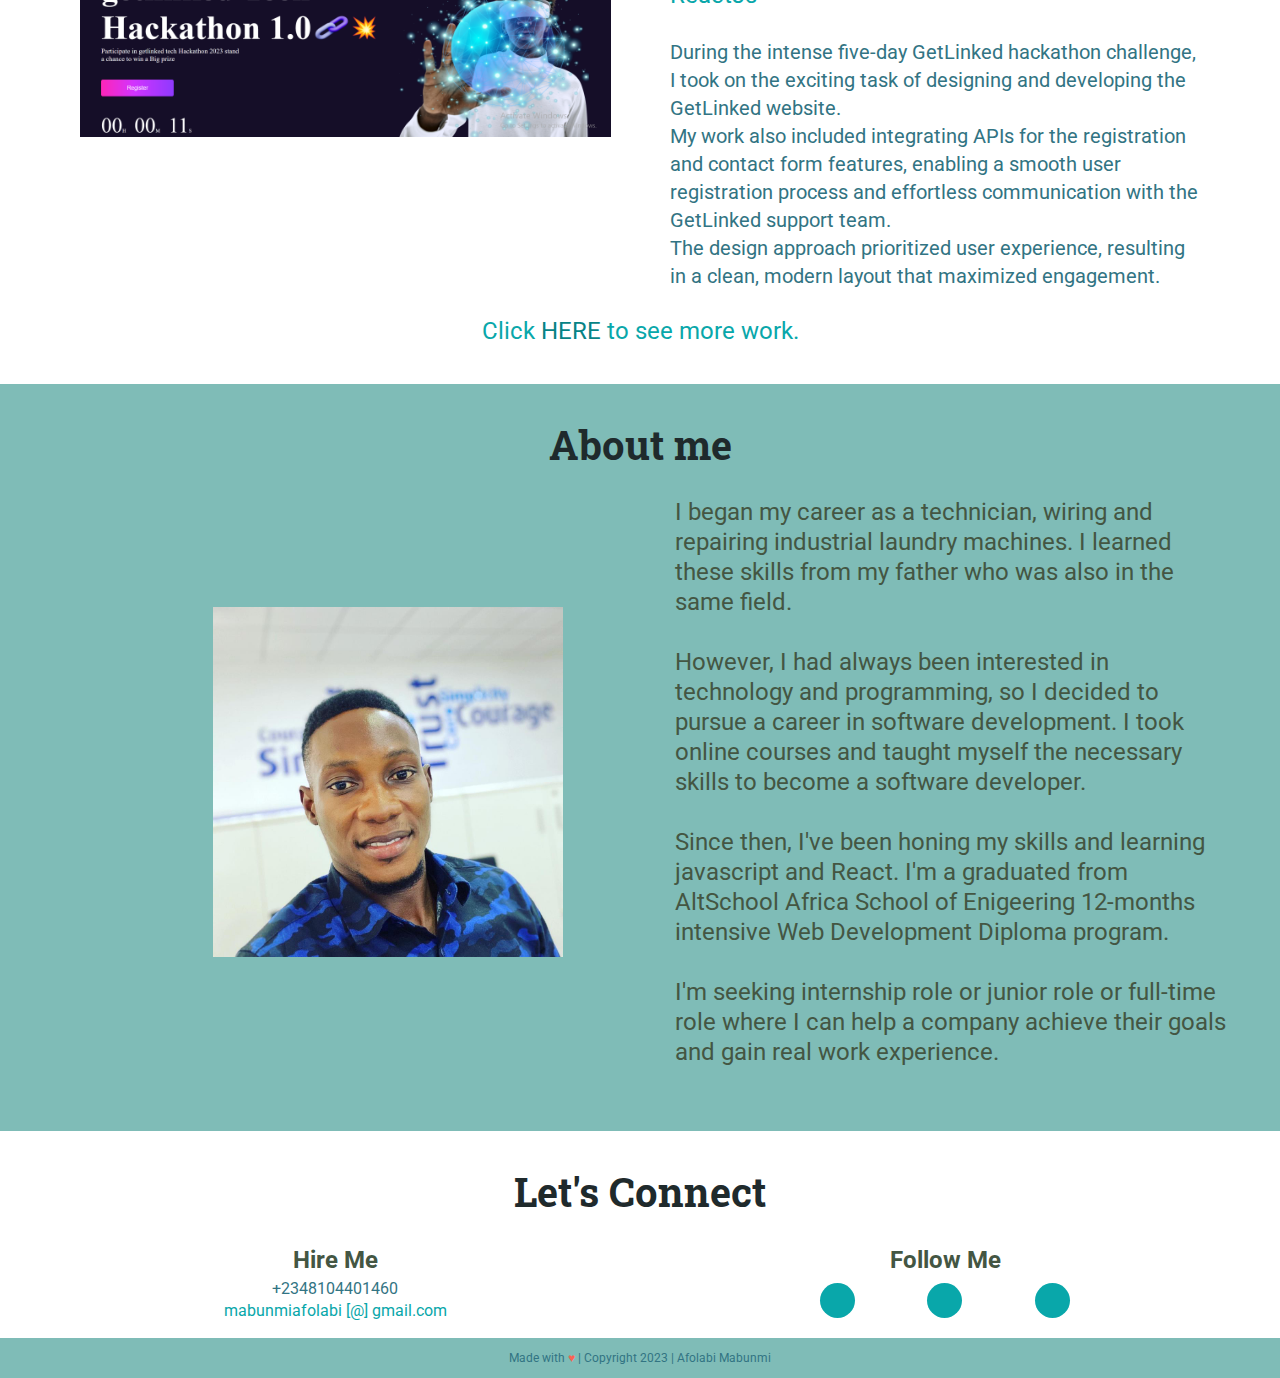
==== commit 87e7275f: "Added the getlinked hackathon challenge project" ====
--- a/index.html
+++ b/index.html
@@ -119,27 +119,30 @@
 
             <article class="row">
               <figure>
-                <a href="https://fraqment.netlify.app/" target="_blank"
+                <a href="https://hackbygetlinked.netlify.app/" target="_blank"
                   ><img
                     class="img-box"
-                    src="img/fragment-clone.png"
-                    alt="fragment-clone"
+                    src="img/getlinked.png"
+                    alt="getlinked picture"
                 /></a>
               </figure>
               <div>
                 <h3>
-                  <a href="https://fraqment.netlify.app/" target="_blank"
-                    >Fragment Clone Auction Website</a
+                  <a href="https://hackbygetlinked.netlify.app/" target="_blank"
+                    >GETLINKED HACKATHON CHALLENGE</a
                   >
                 </h3>
-                <h4>React</h4>
+                <h4>ReactJs</h4>
                 <p class="fragment">
-                  I built a
-                  <a href="http://www.fragment.com" target="_blank">Fragment</a>
-                  clone website using ReactJs by fetching Fragment API and
-                  creating a Connect wallet button to connect user's wallet. The
-                  website featured a clean and user-friendly design, with a
-                  responsive layout that adapted to different screen sizes.
+                  During the intense five-day GetLinked hackathon challenge, I
+                  took on the exciting task of designing and developing the
+                  GetLinked website. <br />
+                  My work also included integrating APIs for the registration
+                  and contact form features, enabling a smooth user registration
+                  process and effortless communication with the GetLinked
+                  support team. <br />
+                  The design approach prioritized user experience, resulting in
+                  a clean, modern layout that maximized engagement.
                 </p>
               </div>
             </article>
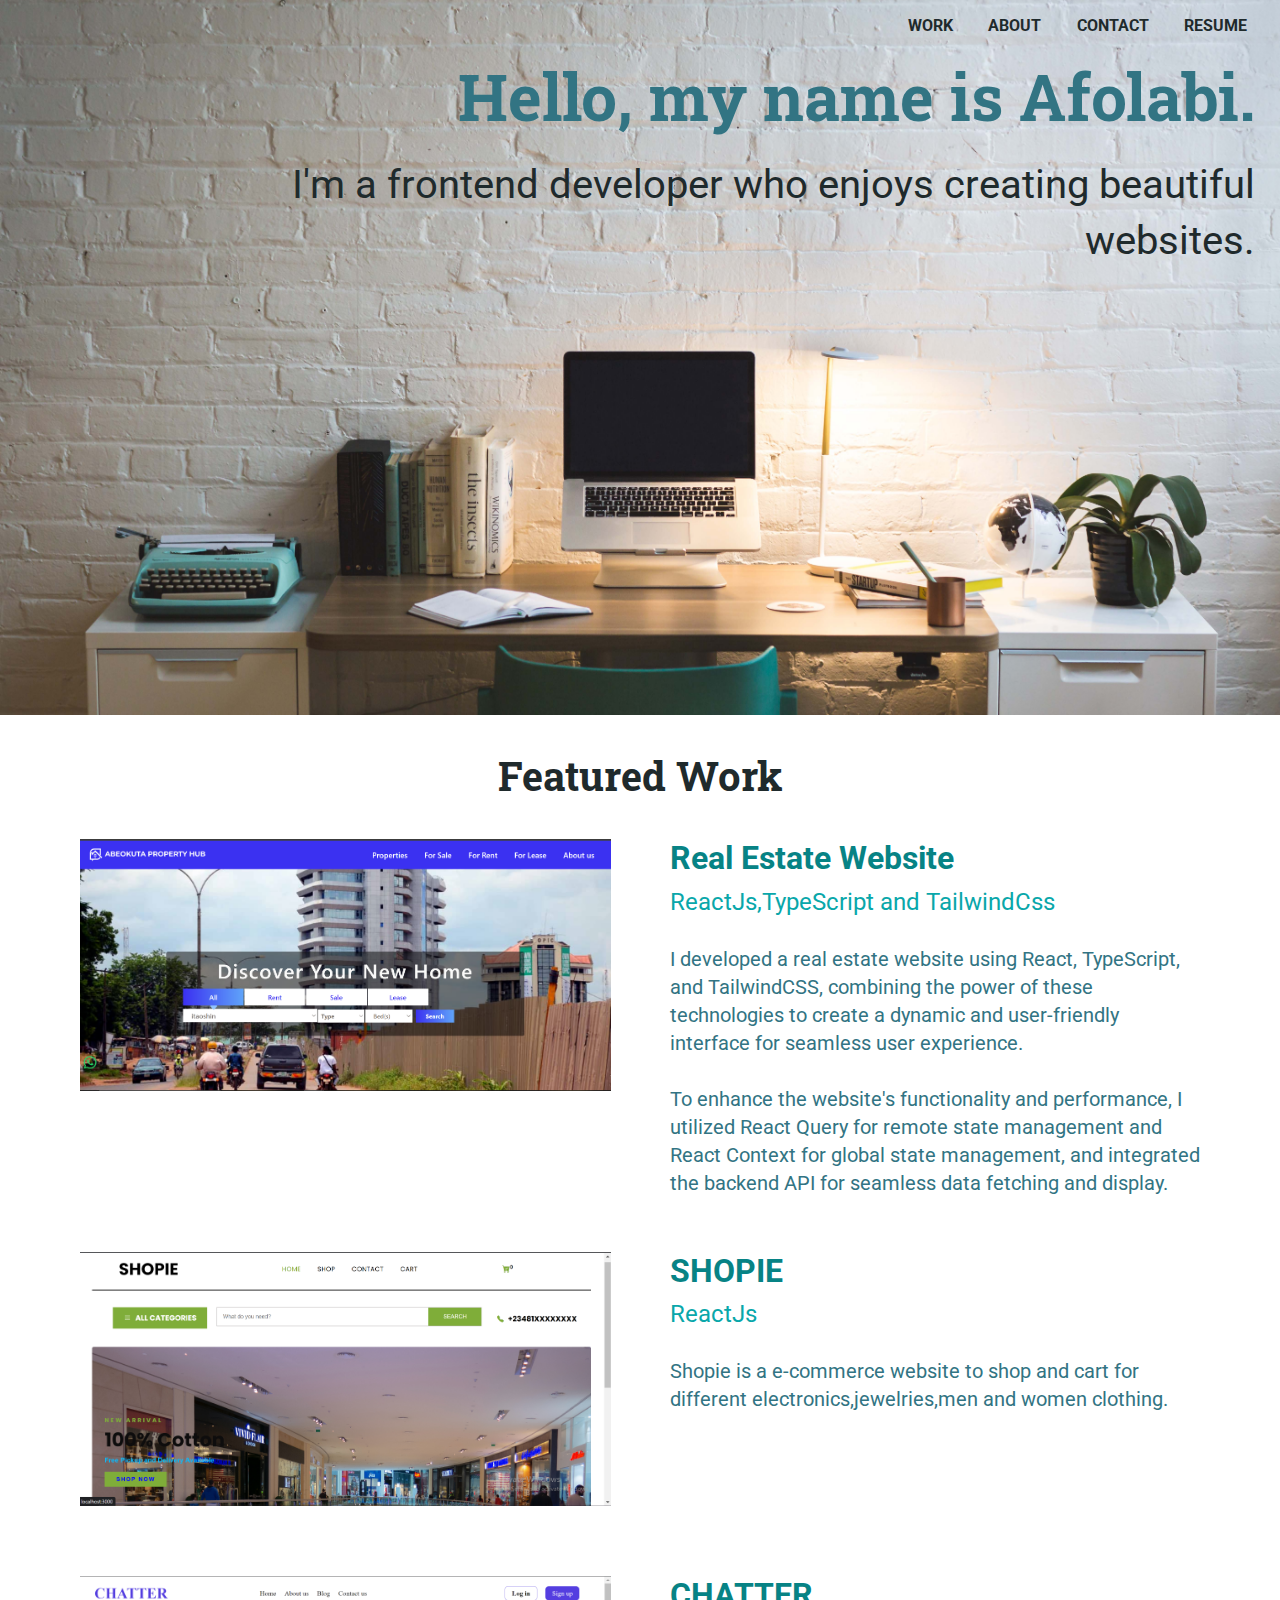
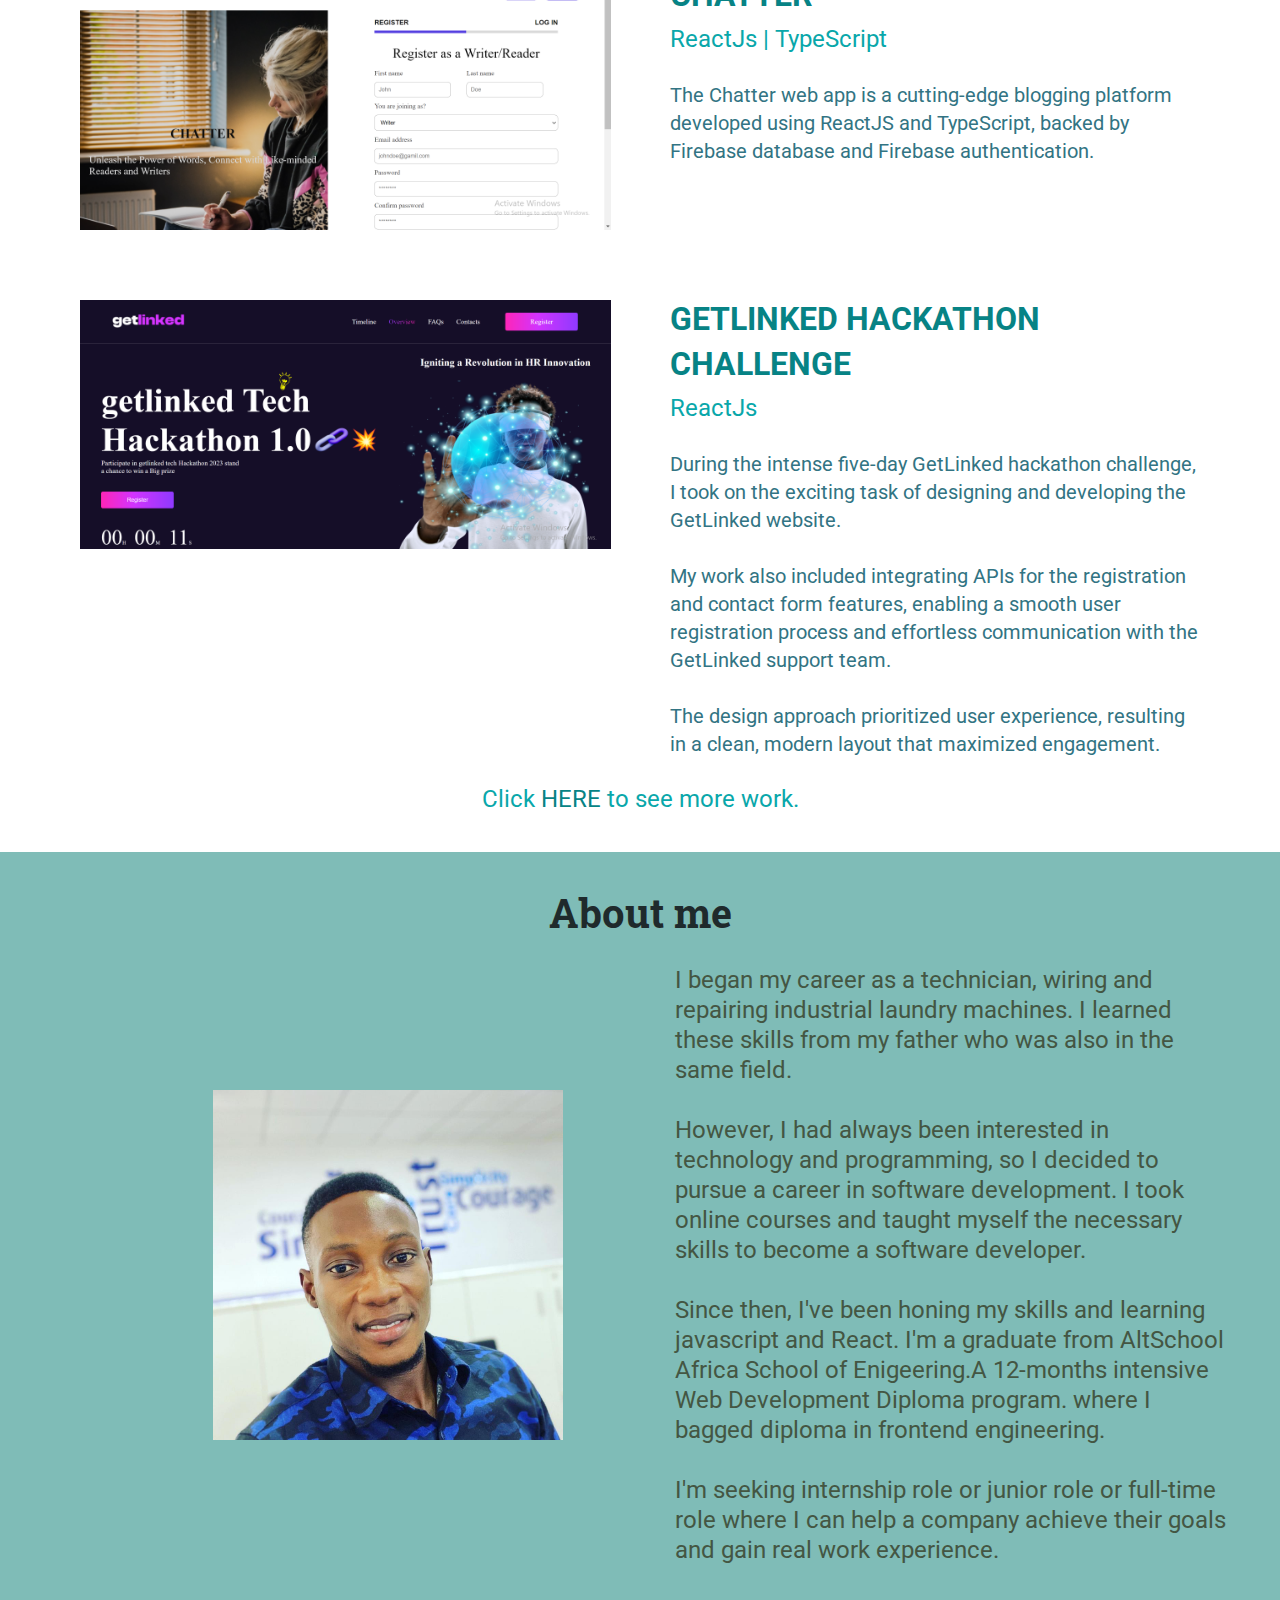
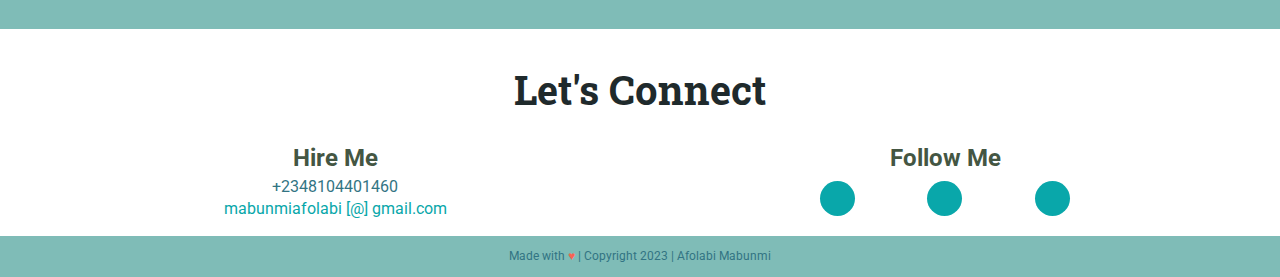
==== commit ef3ef0a1: "added new real estate site that i built" ====
--- a/index.html
+++ b/index.html
@@ -69,6 +69,34 @@
             <!-- Set class of 'row' in order to line up image and description on bigger screens -->
             <article class="row">
               <figure>
+                <a href="https://abeokutapropertyhub.ng" target="_blank"
+                  ><img class="img-box" src="img/abekutaHub.png" alt="shopie"
+                /></a>
+              </figure>
+              <div>
+                <h3>
+                  <a href="https://abeokutapropertyhub.ng" target="_blank"
+                    >Real Estate Website</a
+                  >
+                </h3>
+                <h4>ReactJs,TypeScript and TailwindCss</h4>
+
+                <p>
+                  I developed a real estate website using React, TypeScript, and
+                  TailwindCSS, combining the power of these technologies to
+                  create a dynamic and user-friendly interface for seamless user
+                  experience. <br />
+                  <br />
+                  To enhance the website's functionality and performance, I
+                  utilized React Query for remote state management and React
+                  Context for global state management, and integrated the
+                  backend API for seamless data fetching and display.
+                </p>
+              </div>
+            </article>
+
+            <article class="row">
+              <figure>
                 <a href="https://brown-shop.netlify.app/" target="_blank"
                   ><img class="img-box" src="img/shopie.png" alt="shopie"
                 /></a>
@@ -137,10 +165,12 @@
                   During the intense five-day GetLinked hackathon challenge, I
                   took on the exciting task of designing and developing the
                   GetLinked website. <br />
+                  <br />
                   My work also included integrating APIs for the registration
                   and contact form features, enabling a smooth user registration
                   process and effortless communication with the GetLinked
                   support team. <br />
+                  <br />
                   The design approach prioritized user experience, resulting in
                   a clean, modern layout that maximized engagement.
                 </p>
@@ -184,8 +214,9 @@
                 <br />
                 <br />
                 Since then, I've been honing my skills and learning javascript
-                and React. I'm a graduated from AltSchool Africa School of
-                Enigeering 12-months intensive Web Development Diploma program.
+                and React. I'm a graduate from AltSchool Africa School of
+                Enigeering.A 12-months intensive Web Development Diploma
+                program. where I bagged diploma in frontend engineering.
                 <br />
                 <br />
                 I'm seeking internship role or junior role or full-time role
